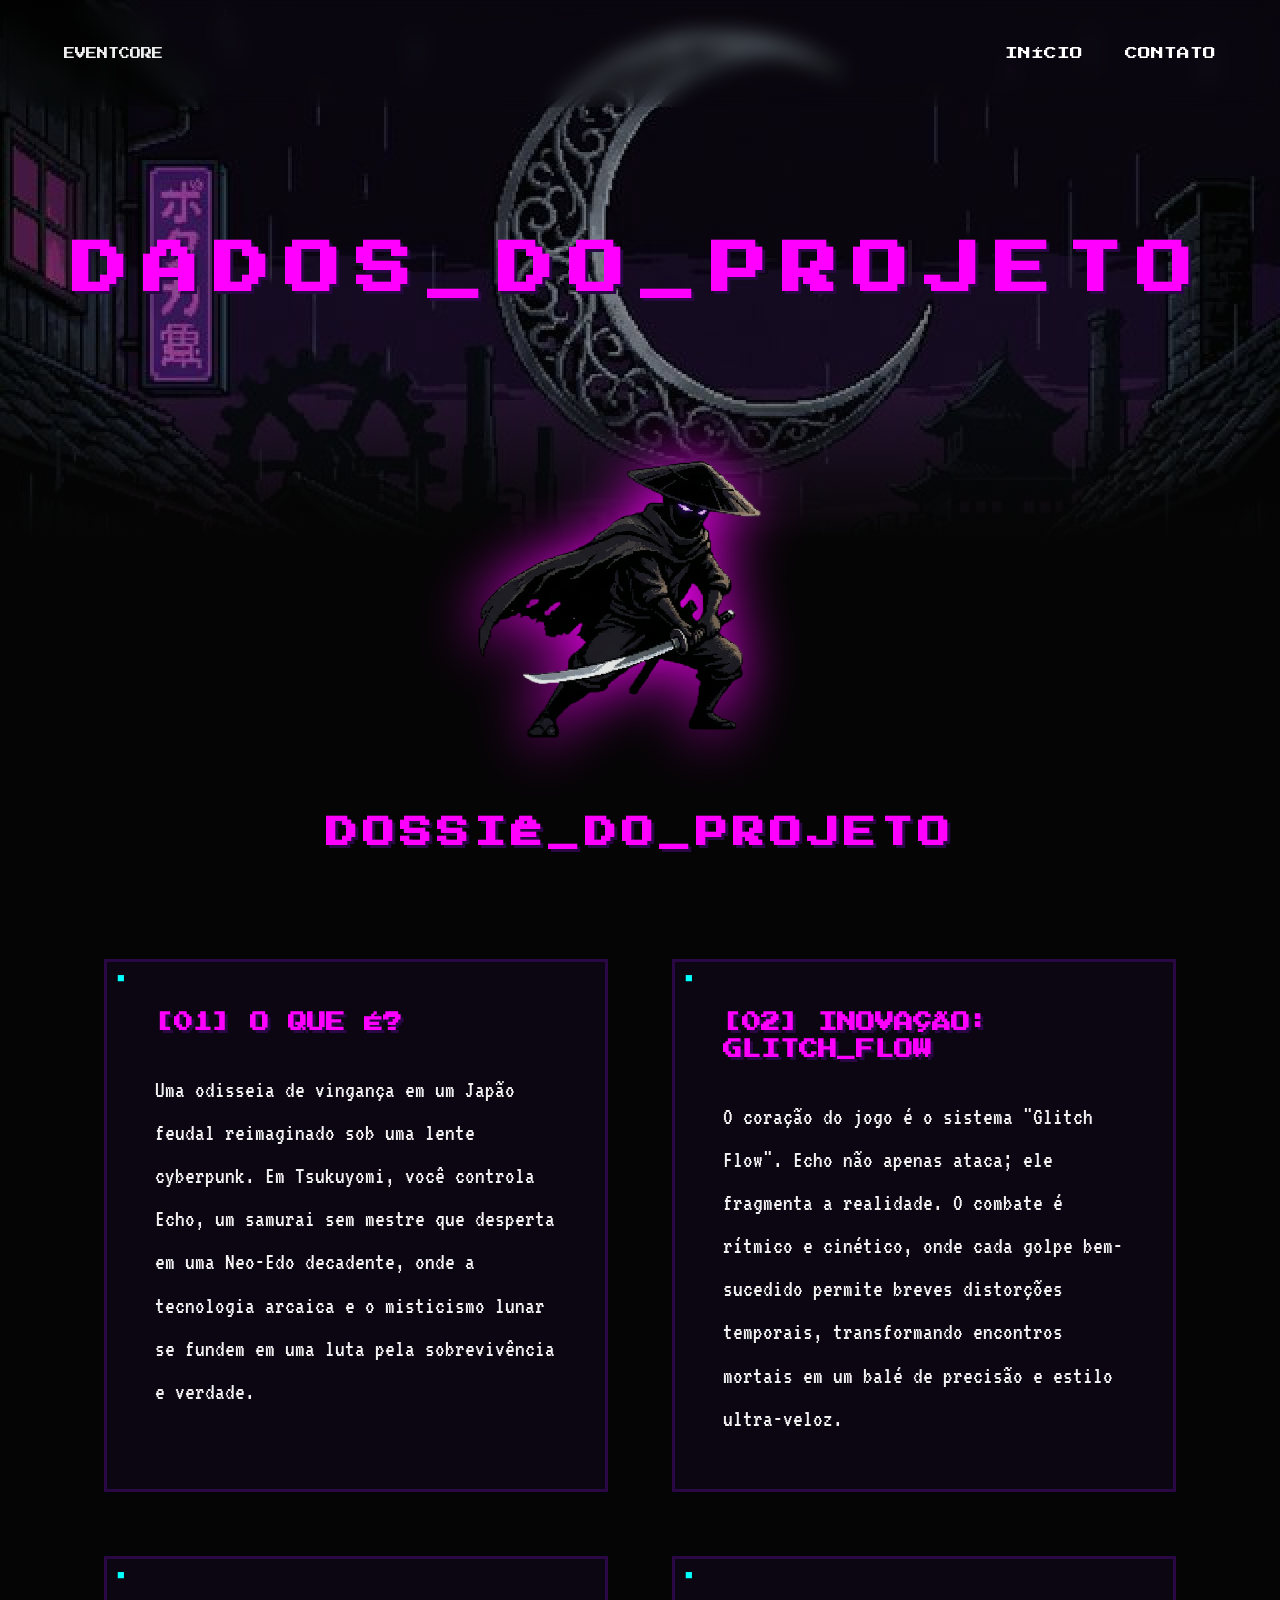
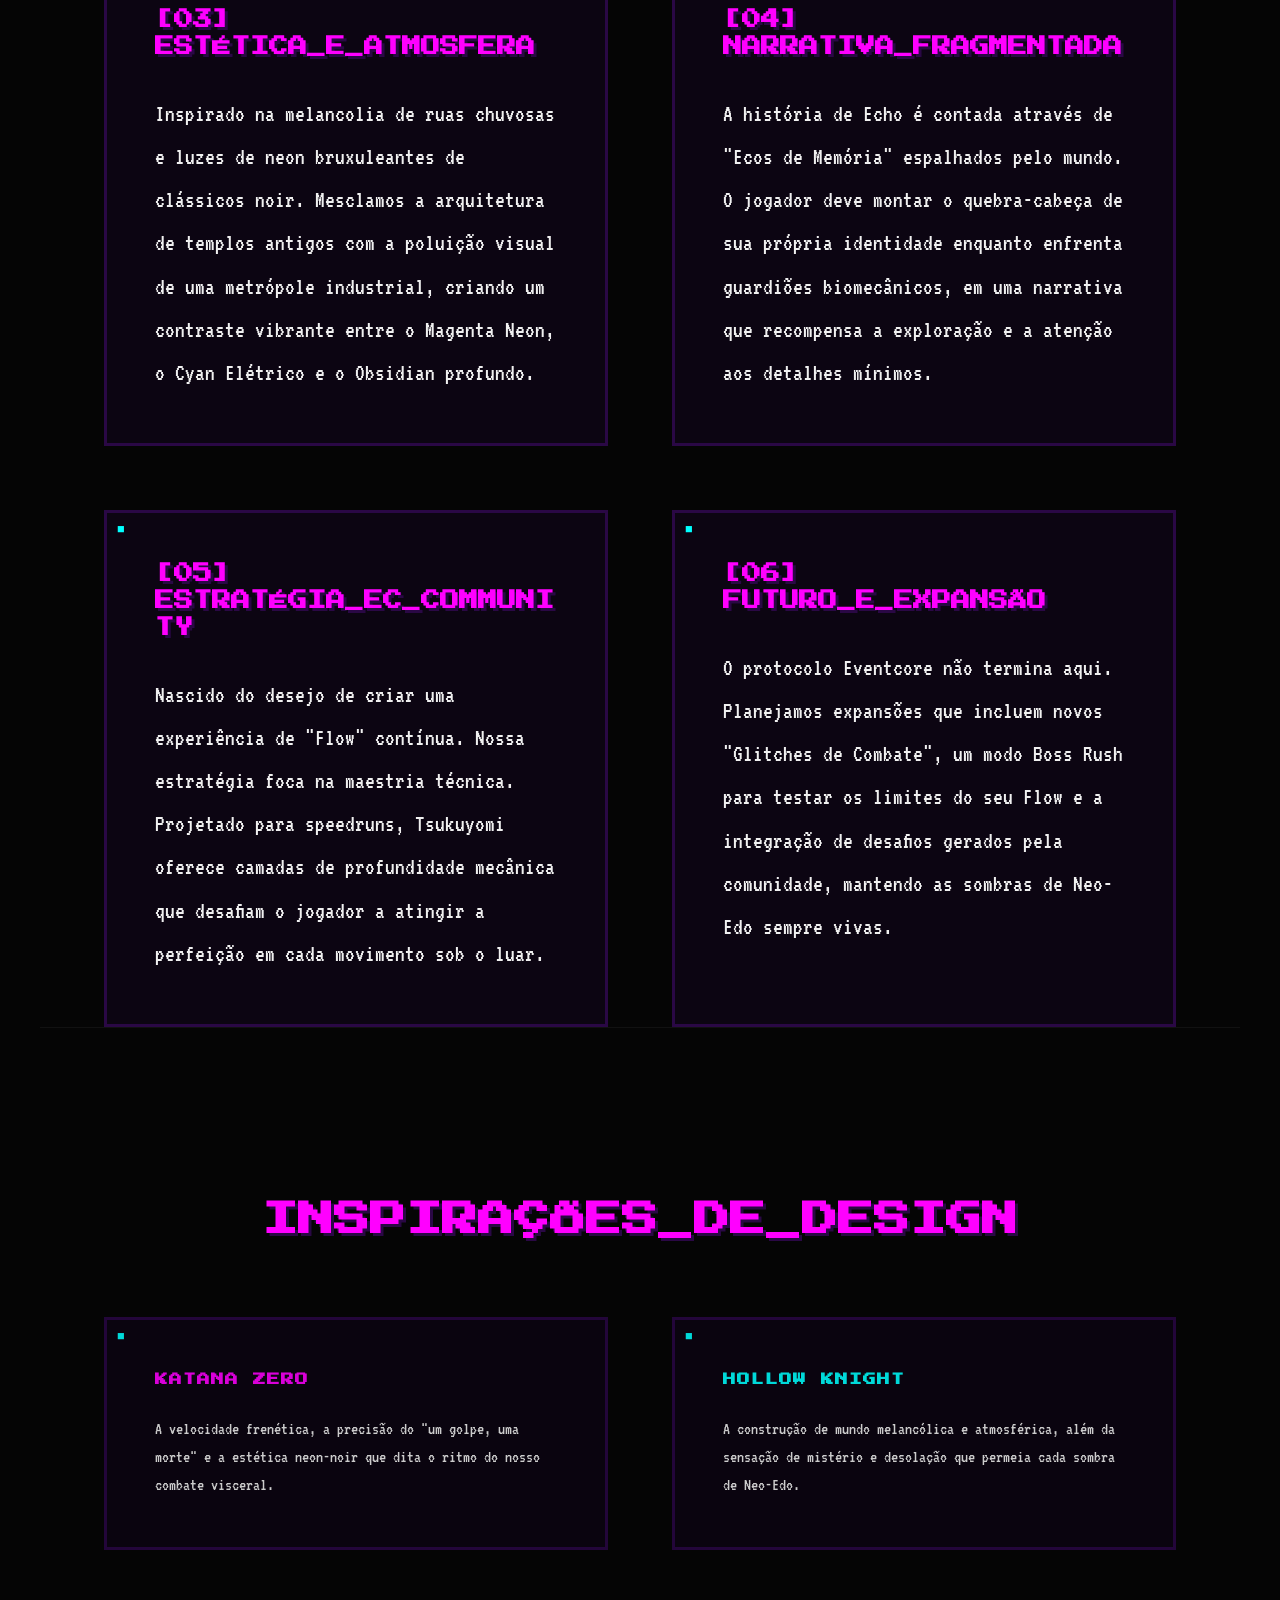
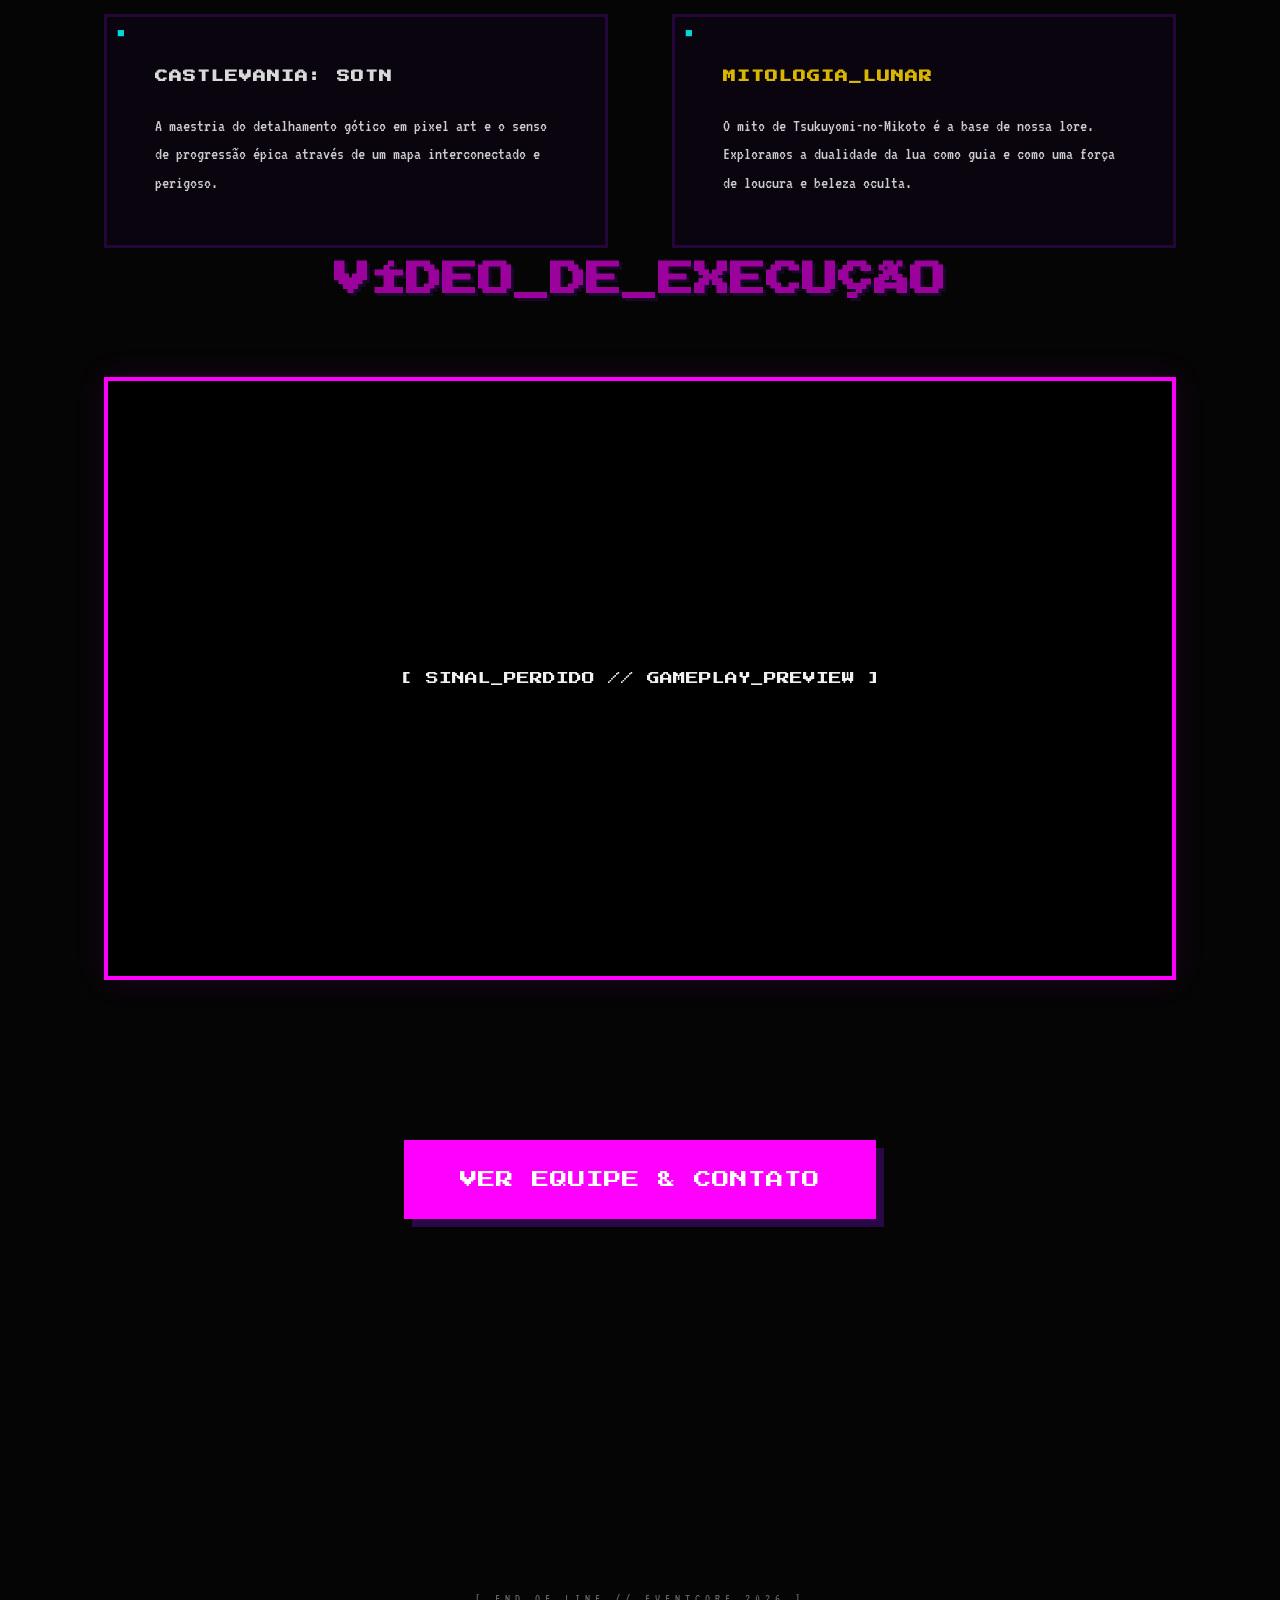
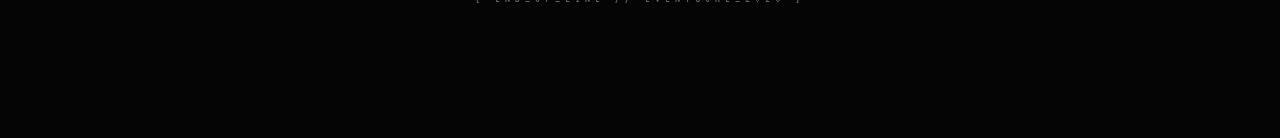
==== about.html @ 8e0396d8 "Add files via upload" ====
<!DOCTYPE html>
<html lang="pt-br">

<head>
    <meta charset="UTF-8">
    <meta name="viewport" content="width=device-width, initial-scale=1.0">
    <title>SOBRE // TSUKUYOMI</title>
    <link rel="stylesheet" href="style.css">
</head>

<body class="fade-in">

    <nav>
        <div class="logo-small" style="font-family: 'Press Start 2P', cursive; font-size: 0.7rem;">EVENTCORE</div>
        <div>
            <a href="index.html">INÍCIO</a>
            <a href="contact.html">CONTATO</a>
        </div>
    </nav>

    <header class="hero-full" style="height: 60vh;">
        <div style="text-align: center;">
            <h1 style="font-size: 3.5rem; letter-spacing: 15px;">DADOS_DO_PROJETO</h1>
        </div>
    </header>

    <div class="container" style="margin-top: -150px; position: relative; z-index: 10;">
        <div class="echo-isolation" style="text-align: center;">
            <img src="echo_pixel.png" alt="Echo"
                style="width: 400px; filter: drop-shadow(0 0 30px var(--neon-magenta)); opacity: 0.9;">
        </div>
    </div>

    <section class="container">
        <h2 style="text-align: center; margin-bottom: 80px; font-size: 2rem; letter-spacing: 5px;">DOSSIÊ_DO_PROJETO
        </h2>
        <div class="grid-cards">
            <div class="pixel-card window-entry">
                <h3>[01] O QUE É?</h3>
                <p>Uma odisseia de vingança em um Japão feudal reimaginado sob uma lente cyberpunk. Em Tsukuyomi, você
                    controla Echo, um samurai sem mestre que desperta em uma Neo-Edo decadente, onde a tecnologia
                    arcaica e o misticismo lunar se fundem em uma luta pela sobrevivência e verdade.</p>
            </div>
            <div class="pixel-card window-entry">
                <h3>[02] INOVAÇÃO: GLITCH_FLOW</h3>
                <p>O coração do jogo é o sistema "Glitch Flow". Echo não apenas ataca; ele fragmenta a realidade. O
                    combate é rítmico e cinético, onde cada golpe bem-sucedido permite breves distorções temporais,
                    transformando encontros mortais em um balé de precisão e estilo ultra-veloz.</p>
            </div>
            <div class="pixel-card window-entry">
                <h3>[03] ESTÉTICA_E_ATMOSFERA</h3>
                <p>Inspirado na melancolia de ruas chuvosas e luzes de neon bruxuleantes de clássicos noir. Mesclamos a
                    arquitetura de templos antigos com a poluição visual de uma metrópole industrial, criando um
                    contraste vibrante entre o Magenta Neon, o Cyan Elétrico e o Obsidian profundo.</p>
            </div>
            <div class="pixel-card window-entry">
                <h3>[04] NARRATIVA_FRAGMENTADA</h3>
                <p>A história de Echo é contada através de "Ecos de Memória" espalhados pelo mundo. O jogador deve
                    montar o quebra-cabeça de sua própria identidade enquanto enfrenta guardiões biomecânicos, em uma
                    narrativa que recompensa a exploração e a atenção aos detalhes mínimos.</p>
            </div>
            <div class="pixel-card window-entry">
                <h3>[05] ESTRATÉGIA_EC_COMMUNITY</h3>
                <p>Nascido do desejo de criar uma experiência de "Flow" contínua. Nossa estratégia foca na maestria
                    técnica. Projetado para speedruns, Tsukuyomi oferece camadas de profundidade mecânica que desafiam o
                    jogador a atingir a perfeição em cada movimento sob o luar.</p>
            </div>
            <div class="pixel-card window-entry">
                <h3>[06] FUTURO_E_EXPANSÃO</h3>
                <p>O protocolo Eventcore não termina aqui. Planejamos expansões que incluem novos "Glitches de Combate",
                    um modo Boss Rush para testar os limites do seu Flow e a integração de desafios gerados pela
                    comunidade, mantendo as sombras de Neo-Edo sempre vivas.</p>
            </div>
        </div>
    </section>

    <!-- Inspirations Section -->
    <section class="container window-entry" style="border-top: 1px solid #111; padding-top: 10rem;">
        <h2 style="margin-bottom: 4rem; text-align: center;">INSPIRAÇÕES_DE_DESIGN</h2>
        <div class="inspirations-grid">
            <div class="pixel-card">
                <h4 style="color: var(--neon-magenta); margin-bottom: 1.5rem;">KATANA ZERO</h4>
                <p style="font-size: 1.1rem; line-height: 1.6;">A velocidade frenética, a precisão do "um golpe, uma
                    morte" e a estética neon-noir que dita o ritmo do nosso combate visceral.</p>
            </div>
            <div class="pixel-card">
                <h4 style="color: var(--neon-cyan); margin-bottom: 1.5rem;">HOLLOW KNIGHT</h4>
                <p style="font-size: 1.1rem; line-height: 1.6;">A construção de mundo melancólica e atmosférica, além da
                    sensação de mistério e desolação que permeia cada sombra de Neo-Edo.</p>
            </div>
            <div class="pixel-card">
                <h4 style="color: #fff; margin-bottom: 1.5rem;">CASTLEVANIA: SOTN</h4>
                <p style="font-size: 1.1rem; line-height: 1.6;">A maestria do detalhamento gótico em pixel art e o senso
                    de progressão épica através de um mapa interconectado e perigoso.</p>
            </div>
            <div class="pixel-card">
                <h4 style="color: #ffd700; margin-bottom: 1.5rem;">MITOLOGIA_LUNAR</h4>
                <p style="font-size: 1.1rem; line-height: 1.6;">O mito de Tsukuyomi-no-Mikoto é a base de nossa lore.
                    Exploramos a dualidade da lua como guia e como uma força de loucura e beleza oculta.</p>
            </div>
        </div>
    </section>

    <section class="container" style="text-align: center;">
        <h2 style="margin-bottom: 4rem; opacity: 0.6;">VÍDEO_DE_EXECUÇÃO</h2>
        <div class="window-entry"
            style="width: 100%; aspect-ratio: 16/9; background: #000; border: 4px solid var(--neon-magenta); display: flex; align-items: center; justify-content: center; box-shadow: 0 0 30px rgba(255,0,255,0.1);">
            <p style="font-family: 'Press Start 2P'; font-size: 0.8rem;">[ SINAL_PERDIDO // GAMEPLAY_PREVIEW ]</p>
        </div>
    </section>

    <section class="container" style="text-align: center; padding-bottom: 10rem;">
        <a href="contact.html" class="pixel-btn btn-spacious">VER EQUIPE & CONTATO</a>
    </section>

    <footer>
        [ END_OF_LINE // EVENTCORE_2026 ]
    </footer>

    <script src="script.js"></script>
</body>

</html>
---- style.css ----
@import url('https://fonts.googleapis.com/css2?family=Press+Start+2P&family=VT323&display=swap');

:root {
    --bg-black: #050505;
    --neon-magenta: #ff00ff;
    --neon-cyan: #00ffff;
    --deep-purple: #2a0845;
    --text-white: #f0f0f0;
    --section-padding: 15rem;
}

* {
    margin: 0;
    padding: 0;
    box-sizing: border-box;
    image-rendering: pixelated;
}

body {
    background-color: var(--bg-black);
    color: var(--text-white);
    font-family: 'VT323', monospace;
    font-size: 1.5rem;
    overflow-x: hidden;
    line-height: 1.8;
}

/* Page Transition Animation */
.fade-in {
    animation: fadeIn 1s ease-out;
}

@keyframes fadeIn {
    from {
        opacity: 0;
        transform: translateY(20px);
    }

    to {
        opacity: 1;
        transform: translateY(0);
    }
}

/* Window Style Entry Animation */
.window-entry {
    opacity: 0;
    transform: scale(0.85) translateY(40px);
    transition: all 0.7s cubic-bezier(0.34, 1.56, 0.64, 1);
    filter: blur(10px);
}

.window-entry.reveal {
    opacity: 1;
    transform: scale(1) translateY(0);
    filter: blur(0);
}

/* Shared Hero Background */
.hero-full {
    height: 100vh;
    width: 100%;
    position: relative;
    display: flex;
    align-items: center;
    justify-content: center;
    overflow: hidden;
    background: linear-gradient(to bottom, rgba(5, 5, 5, 0.4) 70%, var(--bg-black)), url('hero_bg_pixel.png') no-repeat center;
    background-size: cover;
}

/* Custom Eventcore Logo (SVG styling) */
.eventcore-logo {
    width: 120px;
    height: 120px;
    fill: none;
    stroke: var(--neon-cyan);
    stroke-width: 2;
    filter: drop-shadow(0 0 10px var(--neon-cyan));
    margin-bottom: 2rem;
}

/* Buttons */
.pixel-btn {
    display: inline-block;
    padding: 1.5rem 3.5rem;
    background: var(--neon-magenta);
    color: #fff;
    font-family: 'Press Start 2P';
    font-size: 1.1rem;
    border: none;
    cursor: pointer;
    text-decoration: none;
    box-shadow: 8px 8px 0 var(--deep-purple);
    transition: 0.2s;
    position: relative;
    z-index: 2000;
    pointer-events: auto !important;
}

.pixel-btn:hover {
    background: var(--neon-cyan);
    color: #000;
    transform: translate(4px, 4px);
    box-shadow: 4px 4px 0 var(--neon-magenta);
}

.btn-spacious {
    margin-top: 10rem;
    margin-bottom: 5rem;
}

/* Container */
.container {
    max-width: 1200px;
    margin: 0 auto;
    padding: 0 4rem;
}

/* Sections for about.html & contact.html */
section {
    padding: var(--section-padding) 0;
}

h1,
h2,
h3 {
    font-family: 'Press Start 2P', cursive;
    text-transform: uppercase;
    color: var(--neon-magenta);
    text-shadow: 3px 3px var(--deep-purple);
    word-wrap: break-word;
    overflow-wrap: break-word;
    word-break: break-word;
}

/* Presentation Cards */
.grid-cards {
    display: grid;
    grid-template-columns: repeat(2, 1fr);
    /* Enforce pair symmetry as requested */
    gap: 4rem;
    margin-top: 6rem;
}

.pixel-card h3 {
    font-size: 1.2rem;
    line-height: 1.4;
    margin-bottom: 2rem;
}

.pixel-card {
    background: rgba(42, 8, 69, 0.2);
    border: 3px solid var(--deep-purple);
    padding: 3rem;
    transition: 0.3s;
    position: relative;
}

.pixel-card:hover {
    border-color: var(--neon-cyan);
    transform: scale(1.02);
    background: rgba(0, 255, 255, 0.05);
}

.pixel-card::before {
    content: "■";
    position: absolute;
    top: 5px;
    left: 10px;
    font-size: 0.8rem;
    color: var(--neon-cyan);
}

/* Contact Creator Blocks */
.creator-block-grid {
    display: grid;
    grid-template-columns: repeat(auto-fit, minmax(450px, 1fr));
    gap: 4rem;
    margin-top: 4rem;
}

.creator-block {
    display: grid;
    grid-template-columns: 180px 1fr;
    gap: 2rem;
    background: rgba(42, 8, 69, 0.1);
    border: 2px solid var(--deep-purple);
    padding: 2.5rem;
    transition: 0.3s;
}

.creator-block:hover {
    border-color: var(--neon-magenta);
}

.photo-placeholder {
    aspect-ratio: 3/4;
    background: #111;
    border: 2px solid #333;
    display: flex;
    align-items: center;
    justify-content: center;
    font-size: 0.8rem;
    color: #444;
}

.creator-info h3 {
    font-size: 0.9rem;
    margin-bottom: 1.5rem;
    color: #fff;
}

.info-field {
    margin-bottom: 1rem;
    padding-bottom: 0.5rem;
    border-bottom: 1px solid #222;
}

.info-label {
    font-family: 'Press Start 2P';
    font-size: 0.6rem;
    color: var(--neon-cyan);
    display: block;
    margin-bottom: 0.3rem;
}

.info-value {
    font-size: 1.2rem;
}

h4 {
    font-family: 'Press Start 2P', cursive;
    font-size: 0.8rem;
    letter-spacing: 1px;
}

/* Strict 2x2 grid for TOC/OCD symmetry */
.inspirations-grid {
    display: grid;
    grid-template-columns: 1fr 1fr;
    gap: 4rem;
    opacity: 0.85;
}

/* Navigation Menu */
nav {
    position: fixed;
    top: 0;
    width: 100%;
    padding: 2rem 4rem;
    display: flex;
    justify-content: space-between;
    align-items: center;
    z-index: 100;
    backdrop-filter: blur(10px);
}

nav a {
    color: #fff;
    text-decoration: none;
    font-family: 'Press Start 2P', cursive;
    font-size: 0.8rem;
    margin-left: 2rem;
}

nav a:hover {
    color: var(--neon-cyan);
}

/* Footer */
footer {
    padding: 8rem;
    text-align: center;
    opacity: 0.4;
    font-size: 0.8rem;
    letter-spacing: 5px;
}
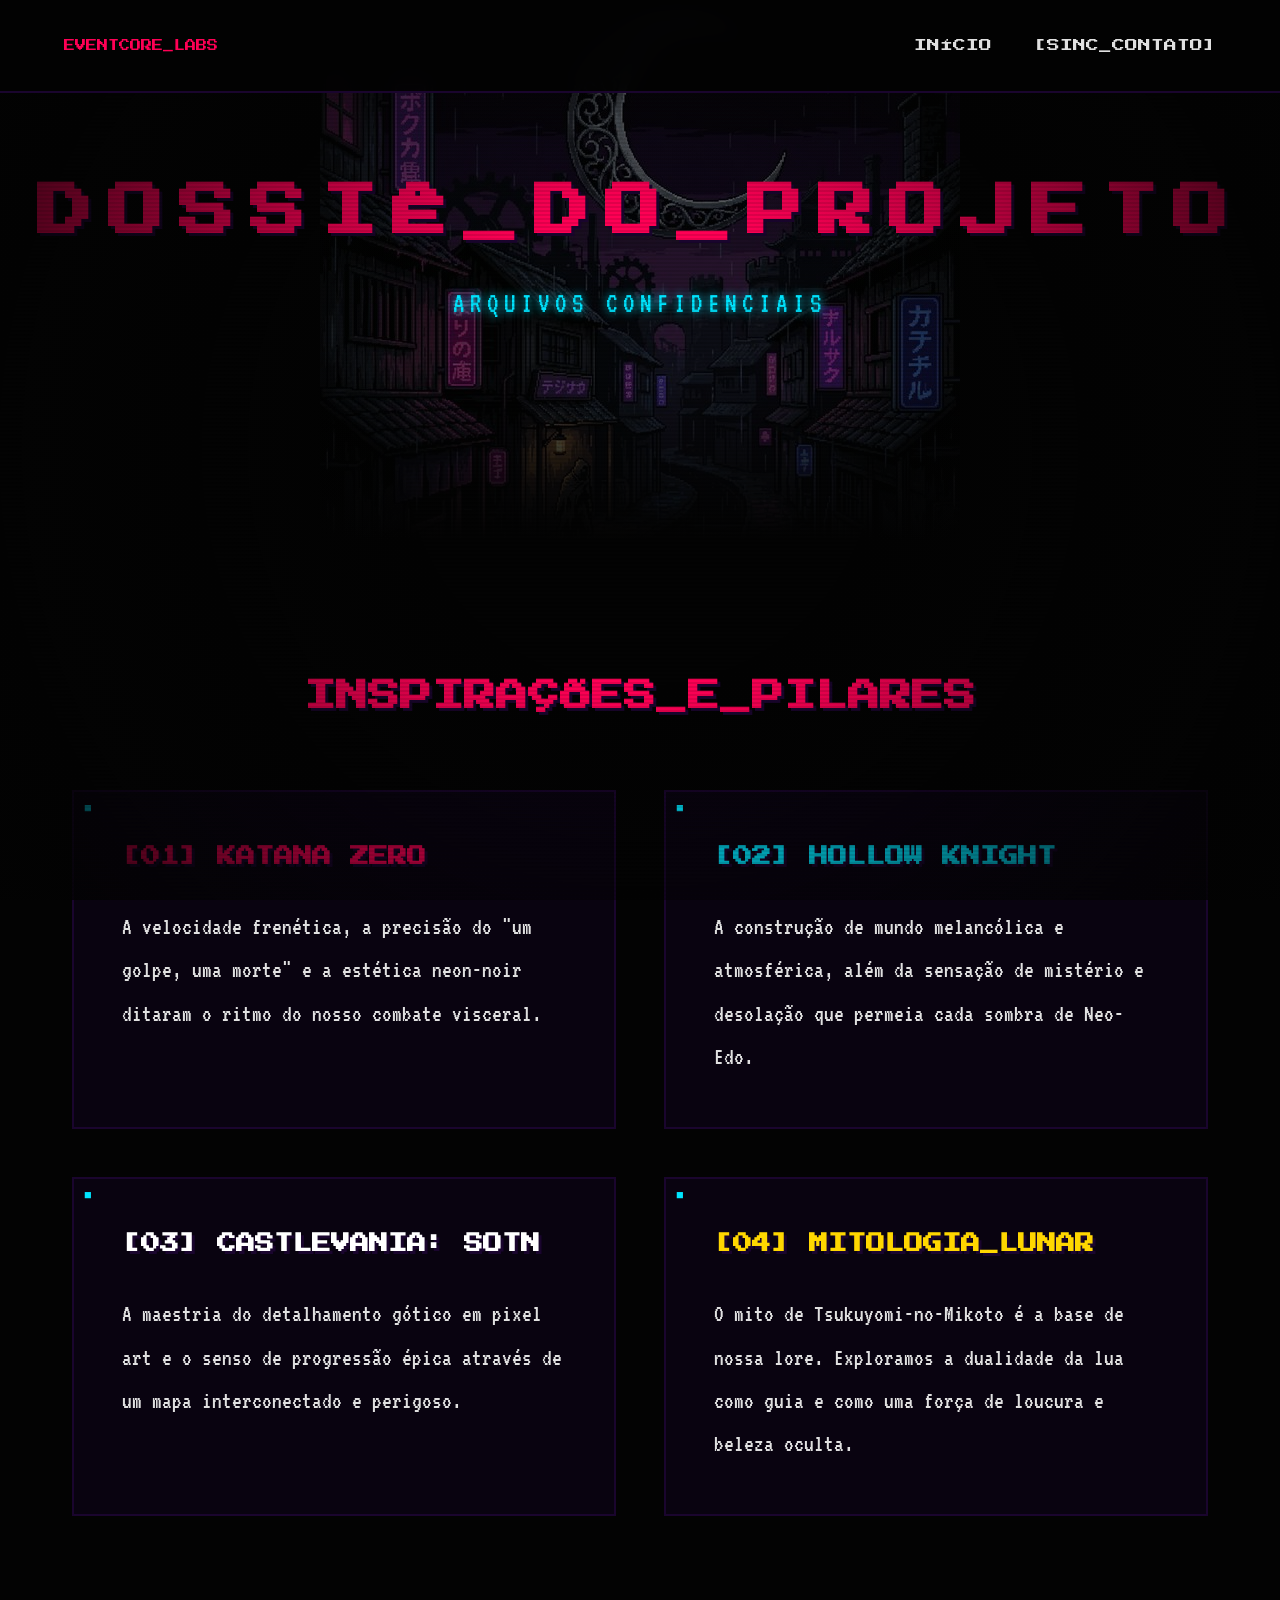
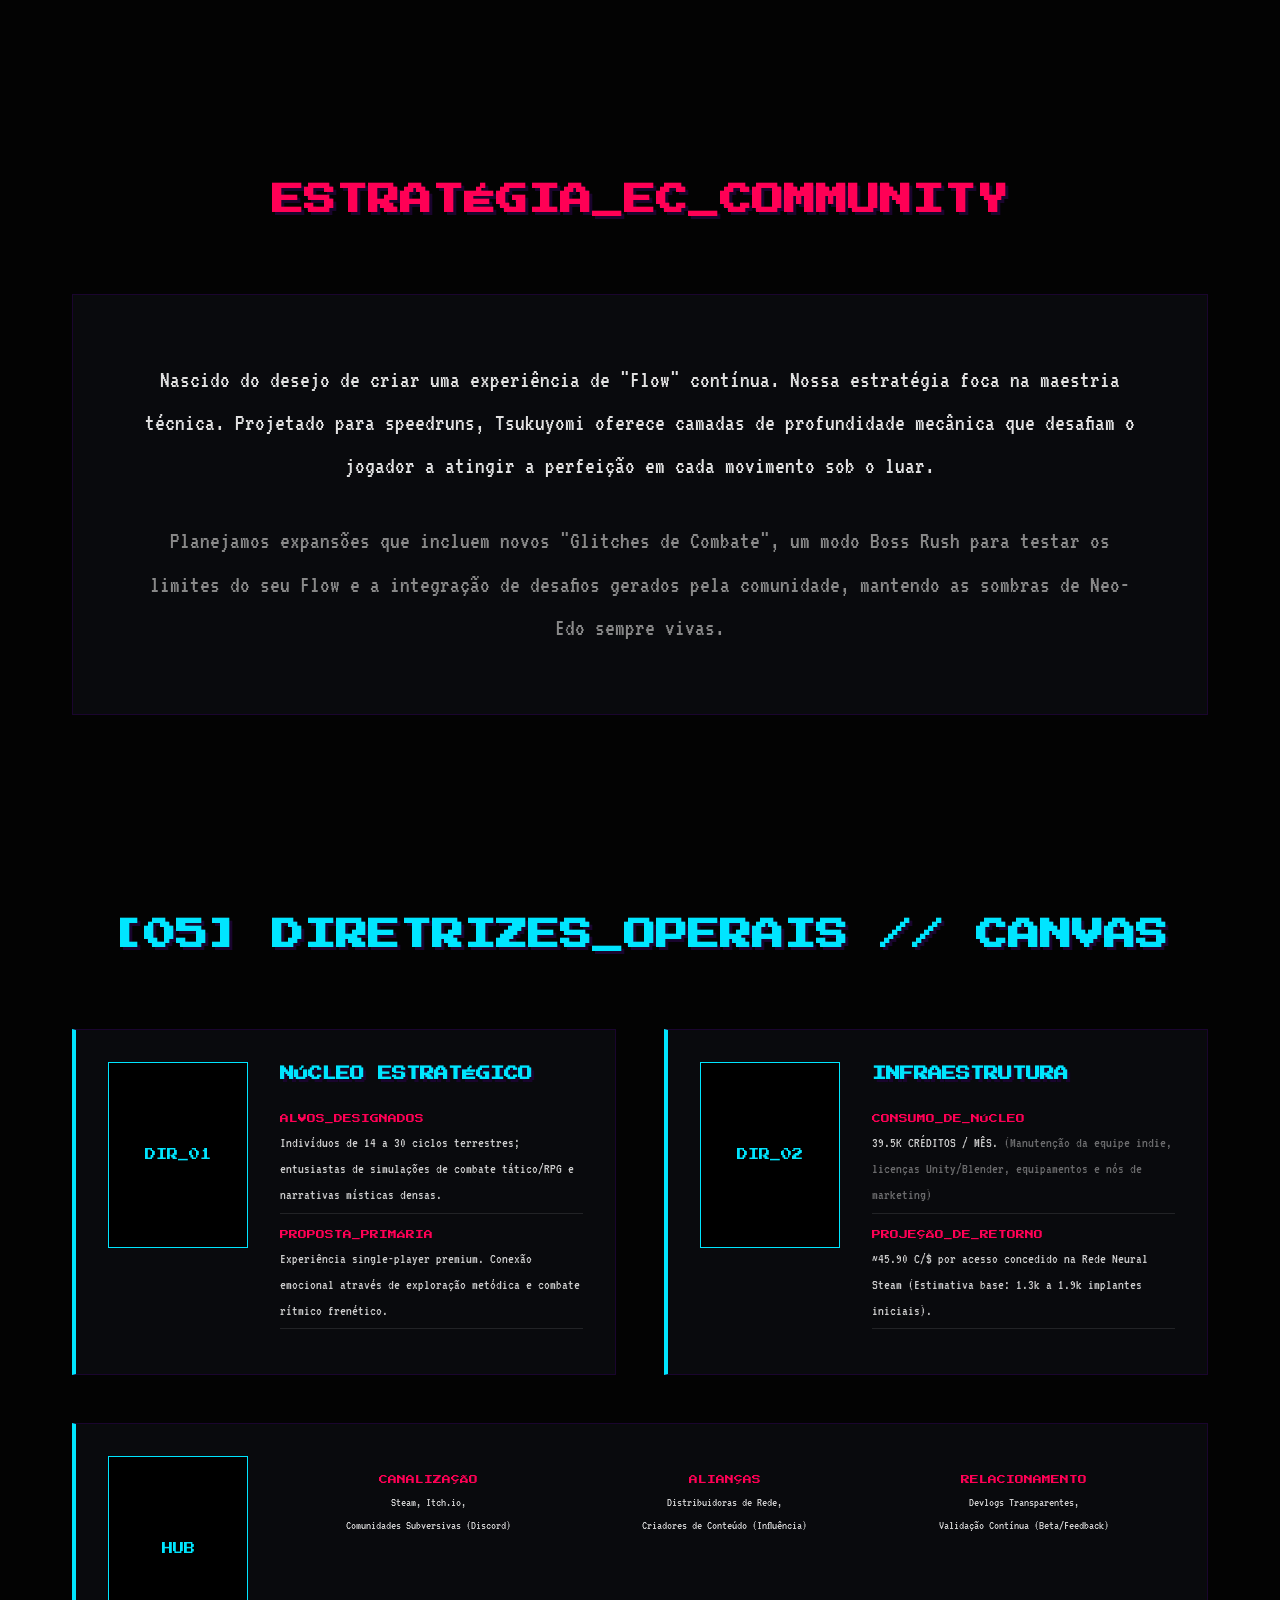
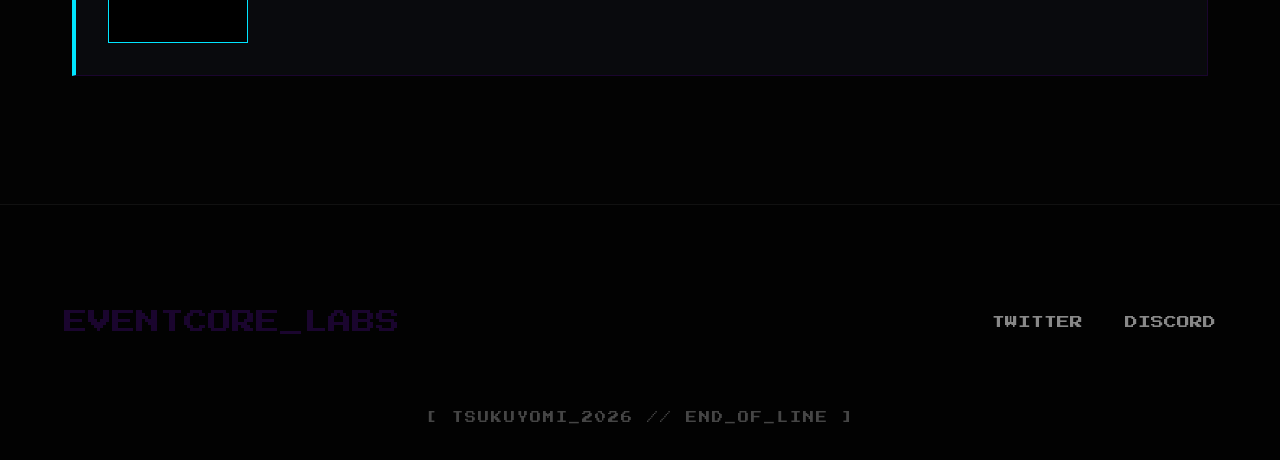
==== commit 3669bdab: "Add files via upload" ====
--- a/about.html
+++ b/about.html
@@ -10,111 +10,143 @@
 
 <body class="fade-in">
 
-    <nav>
-        <div class="logo-small" style="font-family: 'Press Start 2P', cursive; font-size: 0.7rem;">EVENTCORE</div>
-        <div>
+    <nav class="main-nav">
+        <div class="logo-small"
+            style="font-family: var(--font-heading); font-size: 0.7rem; color: var(--neon-magenta);">EVENTCORE_LABS
+        </div>
+        <div class="nav-links">
             <a href="index.html">INÍCIO</a>
-            <a href="contact.html">CONTATO</a>
+            <a href="contact.html">[SINC_CONTATO]</a>
         </div>
     </nav>
 
-    <header class="hero-full" style="height: 60vh;">
-        <div style="text-align: center;">
-            <h1 style="font-size: 3.5rem; letter-spacing: 15px;">DADOS_DO_PROJETO</h1>
+    <header class="hero-full"
+        style="height: 60vh; background: linear-gradient(to bottom, rgba(3, 3, 3, 0.6) 70%, var(--bg-black)), url('hero_bg_pixel.png') no-repeat bottom;">
+        <div style="text-align: center;" class="window-entry">
+            <h1 style="font-size: 3.5rem; letter-spacing: 15px;">DOSSIÊ_DO_PROJETO</h1>
+            <p class="subtitle" style="margin-top: 1rem;">ARQUIVOS CONFIDENCIAIS</p>
         </div>
     </header>
 
-    <div class="container" style="margin-top: -150px; position: relative; z-index: 10;">
-        <div class="echo-isolation" style="text-align: center;">
-            <img src="echo_pixel.png" alt="Echo"
-                style="width: 400px; filter: drop-shadow(0 0 30px var(--neon-magenta)); opacity: 0.9;">
-        </div>
-    </div>
-
     <section class="container">
-        <h2 style="text-align: center; margin-bottom: 80px; font-size: 2rem; letter-spacing: 5px;">DOSSIÊ_DO_PROJETO
-        </h2>
+        <h2 style="text-align: center; margin-bottom: 4rem; font-size: 2rem;">INSPIRAÇÕES_E_PILARES</h2>
         <div class="grid-cards">
             <div class="pixel-card window-entry">
-                <h3>[01] O QUE É?</h3>
-                <p>Uma odisseia de vingança em um Japão feudal reimaginado sob uma lente cyberpunk. Em Tsukuyomi, você
-                    controla Echo, um samurai sem mestre que desperta em uma Neo-Edo decadente, onde a tecnologia
-                    arcaica e o misticismo lunar se fundem em uma luta pela sobrevivência e verdade.</p>
+                <h3 style="color: var(--neon-magenta);">[01] KATANA ZERO</h3>
+                <p>A velocidade frenética, a precisão do "um golpe, uma morte" e a estética neon-noir ditaram o ritmo do
+                    nosso combate visceral.</p>
             </div>
             <div class="pixel-card window-entry">
-                <h3>[02] INOVAÇÃO: GLITCH_FLOW</h3>
-                <p>O coração do jogo é o sistema "Glitch Flow". Echo não apenas ataca; ele fragmenta a realidade. O
-                    combate é rítmico e cinético, onde cada golpe bem-sucedido permite breves distorções temporais,
-                    transformando encontros mortais em um balé de precisão e estilo ultra-veloz.</p>
+                <h3 style="color: var(--neon-cyan);">[02] HOLLOW KNIGHT</h3>
+                <p>A construção de mundo melancólica e atmosférica, além da sensação de mistério e desolação que permeia
+                    cada sombra de Neo-Edo.</p>
             </div>
             <div class="pixel-card window-entry">
-                <h3>[03] ESTÉTICA_E_ATMOSFERA</h3>
-                <p>Inspirado na melancolia de ruas chuvosas e luzes de neon bruxuleantes de clássicos noir. Mesclamos a
-                    arquitetura de templos antigos com a poluição visual de uma metrópole industrial, criando um
-                    contraste vibrante entre o Magenta Neon, o Cyan Elétrico e o Obsidian profundo.</p>
+                <h3 style="color: #fff;">[03] CASTLEVANIA: SOTN</h3>
+                <p>A maestria do detalhamento gótico em pixel art e o senso de progressão épica através de um mapa
+                    interconectado e perigoso.</p>
             </div>
             <div class="pixel-card window-entry">
-                <h3>[04] NARRATIVA_FRAGMENTADA</h3>
-                <p>A história de Echo é contada através de "Ecos de Memória" espalhados pelo mundo. O jogador deve
-                    montar o quebra-cabeça de sua própria identidade enquanto enfrenta guardiões biomecânicos, em uma
-                    narrativa que recompensa a exploração e a atenção aos detalhes mínimos.</p>
-            </div>
-            <div class="pixel-card window-entry">
-                <h3>[05] ESTRATÉGIA_EC_COMMUNITY</h3>
-                <p>Nascido do desejo de criar uma experiência de "Flow" contínua. Nossa estratégia foca na maestria
-                    técnica. Projetado para speedruns, Tsukuyomi oferece camadas de profundidade mecânica que desafiam o
-                    jogador a atingir a perfeição em cada movimento sob o luar.</p>
-            </div>
-            <div class="pixel-card window-entry">
-                <h3>[06] FUTURO_E_EXPANSÃO</h3>
-                <p>O protocolo Eventcore não termina aqui. Planejamos expansões que incluem novos "Glitches de Combate",
-                    um modo Boss Rush para testar os limites do seu Flow e a integração de desafios gerados pela
-                    comunidade, mantendo as sombras de Neo-Edo sempre vivas.</p>
+                <h3 style="color: #ffd700;">[04] MITOLOGIA_LUNAR</h3>
+                <p>O mito de Tsukuyomi-no-Mikoto é a base de nossa lore. Exploramos a dualidade da lua como guia e como
+                    uma força de loucura e beleza oculta.</p>
             </div>
         </div>
     </section>
 
-    <!-- Inspirations Section -->
-    <section class="container window-entry" style="border-top: 1px solid #111; padding-top: 10rem;">
-        <h2 style="margin-bottom: 4rem; text-align: center;">INSPIRAÇÕES_DE_DESIGN</h2>
-        <div class="inspirations-grid">
-            <div class="pixel-card">
-                <h4 style="color: var(--neon-magenta); margin-bottom: 1.5rem;">KATANA ZERO</h4>
-                <p style="font-size: 1.1rem; line-height: 1.6;">A velocidade frenética, a precisão do "um golpe, uma
-                    morte" e a estética neon-noir que dita o ritmo do nosso combate visceral.</p>
+    <section class="container">
+        <h2 style="text-align: center; margin-bottom: 4rem; font-size: 2rem;">ESTRATÉGIA_EC_COMMUNITY</h2>
+        <div class="window-entry"
+            style="background: var(--bg-panel); border: 1px solid var(--deep-purple); padding: 4rem; text-align: center;">
+            <p>Nascido do desejo de criar uma experiência de "Flow" contínua. Nossa estratégia foca na maestria técnica.
+                Projetado para speedruns, Tsukuyomi oferece camadas de profundidade mecânica que desafiam o jogador a
+                atingir a perfeição em cada movimento sob o luar.</p>
+            <p style="margin-top: 2rem; color: var(--text-muted);">Planejamos expansões que incluem novos "Glitches de
+                Combate", um modo Boss Rush para testar os limites do seu Flow e a integração de desafios gerados pela
+                comunidade, mantendo as sombras de Neo-Edo sempre vivas.</p>
+        </div>
+    </section>
+
+    <!-- Canvas Information Injection (Immersive) -->
+    <section class="container" style="padding-top: 4rem; padding-bottom: 8rem;">
+        <h2 style="text-align: center; margin-bottom: 4rem; font-size: 2rem; color: var(--neon-cyan);">[05]
+            DIRETRIZES_OPERAIS // CANVAS</h2>
+
+        <div class="creator-block-grid">
+            <div class="creator-block window-entry" style="border-left-color: var(--neon-cyan);">
+                <div class="photo-placeholder" style="color: var(--neon-cyan); border-color: var(--neon-cyan);">DIR_01
+                </div>
+                <div class="creator-info">
+                    <h3 style="color: var(--neon-cyan);">NÚCLEO ESTRATÉGICO</h3>
+                    <div class="info-field">
+                        <span class="info-label" style="color: var(--neon-magenta);">ALVOS_DESIGNADOS</span>
+                        <p class="info-value" style="font-size: 0.9rem;">Indivíduos de 14 a 30 ciclos terrestres;
+                            entusiastas de simulações de combate tático/RPG e narrativas místicas densas.</p>
+                    </div>
+                    <div class="info-field">
+                        <span class="info-label" style="color: var(--neon-magenta);">PROPOSTA_PRIMÁRIA</span>
+                        <p class="info-value" style="font-size: 0.9rem;">Experiência single-player premium. Conexão
+                            emocional através de exploração metódica e combate rítmico frenético.</p>
+                    </div>
+                </div>
             </div>
-            <div class="pixel-card">
-                <h4 style="color: var(--neon-cyan); margin-bottom: 1.5rem;">HOLLOW KNIGHT</h4>
-                <p style="font-size: 1.1rem; line-height: 1.6;">A construção de mundo melancólica e atmosférica, além da
-                    sensação de mistério e desolação que permeia cada sombra de Neo-Edo.</p>
+
+            <div class="creator-block window-entry" style="border-left-color: var(--neon-cyan);">
+                <div class="photo-placeholder" style="color: var(--neon-cyan); border-color: var(--neon-cyan);">DIR_02
+                </div>
+                <div class="creator-info">
+                    <h3 style="color: var(--neon-cyan);">INFRAESTRUTURA</h3>
+                    <div class="info-field">
+                        <span class="info-label" style="color: var(--neon-magenta);">CONSUMO_DE_NÚCLEO</span>
+                        <p class="info-value" style="font-size: 0.9rem;">39.5K CRÉDITOS / MÊS. <span
+                                style="opacity:0.5;">(Manutenção da equipe indie, licenças Unity/Blender, equipamentos e
+                                nós de marketing)</span></p>
+                    </div>
+                    <div class="info-field">
+                        <span class="info-label" style="color: var(--neon-magenta);">PROJEÇÃO_DE_RETORNO</span>
+                        <p class="info-value" style="font-size: 0.9rem;">~45.90 C/$ por acesso concedido na Rede Neural
+                            Steam (Estimativa base: 1.3k a 1.9k implantes iniciais).</p>
+                    </div>
+                </div>
             </div>
-            <div class="pixel-card">
-                <h4 style="color: #fff; margin-bottom: 1.5rem;">CASTLEVANIA: SOTN</h4>
-                <p style="font-size: 1.1rem; line-height: 1.6;">A maestria do detalhamento gótico em pixel art e o senso
-                    de progressão épica através de um mapa interconectado e perigoso.</p>
-            </div>
-            <div class="pixel-card">
-                <h4 style="color: #ffd700; margin-bottom: 1.5rem;">MITOLOGIA_LUNAR</h4>
-                <p style="font-size: 1.1rem; line-height: 1.6;">O mito de Tsukuyomi-no-Mikoto é a base de nossa lore.
-                    Exploramos a dualidade da lua como guia e como uma força de loucura e beleza oculta.</p>
+
+            <div class="creator-block window-entry" style="border-left-color: var(--neon-cyan); grid-column: 1 / -1;">
+                <div class="photo-placeholder"
+                    style="color: var(--neon-cyan); border-color: var(--neon-cyan); width: 100%;">HUB</div>
+                <div class="creator-info" style="display: flex; justify-content: space-around; flex-wrap: wrap;">
+                    <div class="info-field" style="border: none; margin: 0; padding: 1rem;">
+                        <span class="info-label"
+                            style="color: var(--neon-magenta); text-align: center;">CANALIZAÇÃO</span>
+                        <p class="info-value" style="font-size: 0.8rem; text-align: center;">Steam,
+                            Itch.io,<br>Comunidades Subversivas (Discord)</p>
+                    </div>
+                    <div class="info-field" style="border: none; margin: 0; padding: 1rem;">
+                        <span class="info-label" style="color: var(--neon-magenta); text-align: center;">ALIANÇAS</span>
+                        <p class="info-value" style="font-size: 0.8rem; text-align: center;">Distribuidoras de
+                            Rede,<br>Criadores de Conteúdo (Influência)</p>
+                    </div>
+                    <div class="info-field" style="border: none; margin: 0; padding: 1rem;">
+                        <span class="info-label"
+                            style="color: var(--neon-magenta); text-align: center;">RELACIONAMENTO</span>
+                        <p class="info-value" style="font-size: 0.8rem; text-align: center;">Devlogs Transparentes,
+                            <br>Validação Contínua (Beta/Feedback)</p>
+                    </div>
+                </div>
             </div>
         </div>
     </section>
 
-    <section class="container" style="text-align: center;">
-        <h2 style="margin-bottom: 4rem; opacity: 0.6;">VÍDEO_DE_EXECUÇÃO</h2>
-        <div class="window-entry"
-            style="width: 100%; aspect-ratio: 16/9; background: #000; border: 4px solid var(--neon-magenta); display: flex; align-items: center; justify-content: center; box-shadow: 0 0 30px rgba(255,0,255,0.1);">
-            <p style="font-family: 'Press Start 2P'; font-size: 0.8rem;">[ SINAL_PERDIDO // GAMEPLAY_PREVIEW ]</p>
+    <footer class="cyber-footer">
+        <div class="footer-grid">
+            <div class="footer-logo">EVENTCORE_LABS</div>
+            <div class="footer-links">
+                <a href="#">TWITTER</a>
+                <a href="#">DISCORD</a>
+            </div>
         </div>
-    </section>
-
-    <section class="container" style="text-align: center; padding-bottom: 10rem;">
-        <a href="contact.html" class="pixel-btn btn-spacious">VER EQUIPE & CONTATO</a>
-    </section>
-
-    <footer>
-        [ END_OF_LINE // EVENTCORE_2026 ]
+        <div class="footer-bottom">
+            [ TSUKUYOMI_2026 // END_OF_LINE ]
+        </div>
     </footer>
 
     <script src="script.js"></script>
--- a/style.css
+++ b/style.css
@@ -1,12 +1,22 @@
 @import url('https://fonts.googleapis.com/css2?family=Press+Start+2P&family=VT323&display=swap');
 
 :root {
-    --bg-black: #050505;
-    --neon-magenta: #ff00ff;
-    --neon-cyan: #00ffff;
-    --deep-purple: #2a0845;
-    --text-white: #f0f0f0;
-    --section-padding: 15rem;
+    --bg-black: #030303;
+    --bg-obsidian: #0b0c10;
+    --bg-panel: rgba(11, 12, 16, 0.85);
+
+    --neon-magenta: #ff0055;
+    --neon-cyan: #00e5ff;
+    --deep-purple: #1a052e;
+    --blood-red: #ff2a2a;
+    --text-white: #e0e0e0;
+    --text-muted: #888888;
+
+    --section-padding: 8rem;
+    --grid-gap: 2rem;
+
+    --font-heading: 'Press Start 2P', cursive;
+    --font-body: 'VT323', monospace;
 }
 
 * {
@@ -14,26 +24,61 @@
     padding: 0;
     box-sizing: border-box;
     image-rendering: pixelated;
+    /* Keeps the pixel aesthetic */
 }
 
 body {
     background-color: var(--bg-black);
     color: var(--text-white);
-    font-family: 'VT323', monospace;
+    font-family: var(--font-body);
     font-size: 1.5rem;
     overflow-x: hidden;
     line-height: 1.8;
+    position: relative;
+}
+
+/* Rain & CRT Overlay */
+body::before {
+    content: "";
+    position: fixed;
+    top: 0;
+    left: 0;
+    width: 100vw;
+    height: 100vh;
+    background:
+        radial-gradient(circle at center, transparent 30%, rgba(3, 3, 3, 0.9) 100%),
+        repeating-linear-gradient(rgba(0, 0, 0, 0) 0, rgba(0, 0, 0, 0) 2px, rgba(0, 0, 0, 0.1) 2px, rgba(0, 0, 0, 0.1) 4px);
+    pointer-events: none;
+    z-index: 9999;
+}
+
+/* Custom Scrollbar */
+::-webkit-scrollbar {
+    width: 10px;
+}
+
+::-webkit-scrollbar-track {
+    background: var(--bg-black);
+}
+
+::-webkit-scrollbar-thumb {
+    background: var(--deep-purple);
+    border: 1px solid var(--neon-magenta);
+}
+
+::-webkit-scrollbar-thumb:hover {
+    background: var(--neon-magenta);
 }
 
 /* Page Transition Animation */
 .fade-in {
-    animation: fadeIn 1s ease-out;
+    animation: fadeIn 0.8s ease-out;
 }
 
 @keyframes fadeIn {
     from {
         opacity: 0;
-        transform: translateY(20px);
+        transform: translateY(10px);
     }
 
     to {
@@ -45,9 +90,9 @@
 /* Window Style Entry Animation */
 .window-entry {
     opacity: 0;
-    transform: scale(0.85) translateY(40px);
-    transition: all 0.7s cubic-bezier(0.34, 1.56, 0.64, 1);
-    filter: blur(10px);
+    transform: scale(0.95) translateY(40px);
+    transition: all 0.8s cubic-bezier(0.16, 1, 0.3, 1);
+    filter: blur(5px);
 }
 
 .window-entry.reveal {
@@ -56,7 +101,68 @@
     filter: blur(0);
 }
 
-/* Shared Hero Background */
+/* Navbar */
+.main-nav {
+    position: fixed;
+    top: 0;
+    left: 0;
+    right: 0;
+    padding: 1.5rem 4rem;
+    display: flex;
+    justify-content: space-between;
+    align-items: center;
+    z-index: 10000;
+    background: rgba(3, 3, 3, 0.9);
+    backdrop-filter: blur(10px);
+    border-bottom: 2px solid var(--deep-purple);
+}
+
+.nav-links a {
+    color: var(--text-white);
+    text-decoration: none;
+    font-family: var(--font-heading);
+    font-size: 0.8rem;
+    margin-left: 2rem;
+    transition: 0.3s;
+}
+
+.nav-links a:hover {
+    color: var(--neon-cyan);
+    text-shadow: 0 0 10px var(--neon-cyan);
+}
+
+.nav-external {
+    color: var(--neon-magenta) !important;
+}
+
+/* Standardized Container */
+.container {
+    max-width: 1200px;
+    margin: 0 auto;
+    padding: var(--section-padding) 2rem;
+}
+
+/* Headings */
+h1,
+h2,
+h3,
+h4 {
+    font-family: var(--font-heading);
+    text-transform: uppercase;
+    color: var(--neon-magenta);
+    text-shadow: 3px 3px var(--deep-purple);
+    word-wrap: break-word;
+}
+
+.section-desc {
+    color: var(--neon-cyan);
+    font-size: 1.5rem;
+    margin-top: 1rem;
+    margin-bottom: 4rem;
+    letter-spacing: 2px;
+}
+
+/* Hero Section */
 .hero-full {
     height: 100vh;
     width: 100%;
@@ -64,9 +170,108 @@
     display: flex;
     align-items: center;
     justify-content: center;
-    overflow: hidden;
-    background: linear-gradient(to bottom, rgba(5, 5, 5, 0.4) 70%, var(--bg-black)), url('hero_bg_pixel.png') no-repeat center;
+    background: linear-gradient(to bottom, rgba(3, 3, 3, 0.6) 70%, var(--bg-black)), url('hero_bg_pixel.png') no-repeat center;
     background-size: cover;
+}
+
+.split-hero {
+    display: grid;
+    grid-template-columns: 1fr;
+    text-align: center;
+}
+
+.glitch-text {
+    font-size: clamp(3rem, 8vw, 6rem);
+    margin-bottom: 1rem;
+    margin-top: 5rem;
+    position: relative;
+    color: #fff;
+    text-shadow: 4px 4px var(--deep-purple);
+}
+
+.glitch-text::before,
+.glitch-text::after {
+    content: attr(data-text);
+    position: absolute;
+    top: 0;
+    left: 0;
+    width: 100%;
+    height: 100%;
+    opacity: 0.8;
+}
+
+.glitch-text::before {
+    color: var(--neon-cyan);
+    z-index: -1;
+    transform: translate(-3px, 2px);
+    animation: glitch-anim-1 2s infinite linear alternate-reverse;
+}
+
+.glitch-text::after {
+    color: var(--neon-magenta);
+    z-index: -2;
+    transform: translate(3px, -2px);
+    animation: glitch-anim-2 3s infinite linear alternate-reverse;
+}
+
+@keyframes glitch-anim-1 {
+    0% {
+        clip-path: inset(20% 0 80% 0);
+    }
+
+    20% {
+        clip-path: inset(60% 0 10% 0);
+    }
+
+    40% {
+        clip-path: inset(40% 0 50% 0);
+    }
+
+    60% {
+        clip-path: inset(80% 0 5% 0);
+    }
+
+    80% {
+        clip-path: inset(10% 0 70% 0);
+    }
+
+    100% {
+        clip-path: inset(30% 0 20% 0);
+    }
+}
+
+@keyframes glitch-anim-2 {
+    0% {
+        clip-path: inset(10% 0 60% 0);
+    }
+
+    20% {
+        clip-path: inset(30% 0 20% 0);
+    }
+
+    40% {
+        clip-path: inset(70% 0 10% 0);
+    }
+
+    60% {
+        clip-path: inset(20% 0 50% 0);
+    }
+
+    80% {
+        clip-path: inset(50% 0 30% 0);
+    }
+
+    100% {
+        clip-path: inset(5% 0 80% 0);
+    }
+}
+
+.subtitle {
+    font-size: 1.8rem;
+    color: var(--neon-cyan);
+    margin-bottom: 3rem;
+    letter-spacing: 5px;
+    text-shadow: 0 0 10px var(--neon-cyan);
 }
 
 /* Custom Eventcore Logo (SVG styling) */
@@ -77,90 +282,183 @@
     stroke: var(--neon-cyan);
     stroke-width: 2;
     filter: drop-shadow(0 0 10px var(--neon-cyan));
-    margin-bottom: 2rem;
 }
 
 /* Buttons */
 .pixel-btn {
     display: inline-block;
-    padding: 1.5rem 3.5rem;
+    padding: 1.2rem 2.5rem;
     background: var(--neon-magenta);
     color: #fff;
-    font-family: 'Press Start 2P';
-    font-size: 1.1rem;
-    border: none;
+    font-family: var(--font-heading);
+    font-size: 1rem;
+    border: 2px solid var(--neon-magenta);
     cursor: pointer;
     text-decoration: none;
-    box-shadow: 8px 8px 0 var(--deep-purple);
+    box-shadow: 6px 6px 0 var(--deep-purple);
     transition: 0.2s;
     position: relative;
     z-index: 2000;
-    pointer-events: auto !important;
 }
 
 .pixel-btn:hover {
     background: var(--neon-cyan);
+    border-color: var(--neon-cyan);
     color: #000;
-    transform: translate(4px, 4px);
-    box-shadow: 4px 4px 0 var(--neon-magenta);
-}
-
-.btn-spacious {
-    margin-top: 10rem;
-    margin-bottom: 5rem;
-}
-
-/* Container */
-.container {
-    max-width: 1200px;
-    margin: 0 auto;
-    padding: 0 4rem;
-}
-
-/* Sections for about.html & contact.html */
-section {
-    padding: var(--section-padding) 0;
-}
-
-h1,
-h2,
-h3 {
-    font-family: 'Press Start 2P', cursive;
-    text-transform: uppercase;
+    transform: translate(3px, 3px);
+    box-shadow: 3px 3px 0 var(--neon-magenta);
+}
+
+.btn-outline {
+    background: transparent;
+    color: var(--neon-cyan);
+    border: 2px solid var(--neon-cyan);
+    box-shadow: 6px 6px 0 rgba(0, 229, 255, 0.2);
+}
+
+.btn-outline:hover {
+    background: var(--neon-cyan);
+    color: #000;
+}
+
+.cta-glow {
+    box-shadow: 0 0 20px rgba(255, 0, 85, 0.5), 6px 6px 0 var(--deep-purple);
+}
+
+/* Grid Layouts - Index */
+.lore-grid {
+    display: grid;
+    grid-template-columns: 1fr 1fr;
+    gap: 4rem;
+    align-items: center;
+}
+
+.lore-text p {
+    margin-bottom: 2rem;
+    font-size: 1.5rem;
+    color: var(--text-white);
+}
+
+.placeholder-art {
+    background: var(--bg-obsidian);
+    border: 1px dashed var(--neon-magenta);
+    font-family: var(--font-heading);
+    font-size: 0.8rem;
     color: var(--neon-magenta);
-    text-shadow: 3px 3px var(--deep-purple);
-    word-wrap: break-word;
-    overflow-wrap: break-word;
-    word-break: break-word;
-}
-
-/* Presentation Cards */
+    display: flex;
+    align-items: center;
+    justify-content: center;
+    text-align: center;
+    padding: 2rem;
+}
+
+.mechanics-grid {
+    display: grid;
+    grid-template-columns: repeat(3, 1fr);
+    gap: 2rem;
+}
+
+.mechanic-card {
+    background: var(--bg-panel);
+    border: 1px solid var(--deep-purple);
+    padding: 2rem;
+    border-top: 4px solid var(--neon-cyan);
+    transition: 0.3s;
+}
+
+.mechanic-card:hover {
+    border-top-color: var(--neon-magenta);
+    background: rgba(255, 0, 85, 0.05);
+    transform: translateY(-10px);
+}
+
+.mechanic-card h3 {
+    font-size: 1.1rem;
+    color: var(--text-white);
+    margin-bottom: 1rem;
+    display: flex;
+    align-items: center;
+    gap: 10px;
+}
+
+.mechanic-card .icon {
+    font-size: 1.5rem;
+}
+
+/* Boss Custom Layout */
+.boss-showcase {
+    display: grid;
+    grid-template-columns: 1fr 1fr;
+    background: linear-gradient(45deg, var(--bg-obsidian), #0f0505);
+    border: 2px solid var(--blood-red);
+    box-shadow: 0 0 30px rgba(255, 42, 42, 0.1);
+}
+
+.boss-info {
+    padding: 4rem;
+}
+
+.boss-title {
+    color: var(--blood-red);
+    font-size: 2.5rem;
+    margin-bottom: 0.5rem;
+}
+
+.boss-sin {
+    display: block;
+    font-family: var(--font-heading);
+    font-size: 0.8rem;
+    color: var(--text-muted);
+    margin-bottom: 2rem;
+    letter-spacing: 2px;
+}
+
+.boss-lore {
+    font-style: italic;
+    color: #ccc;
+    border-left: 4px solid var(--blood-red);
+    padding-left: 1rem;
+    margin-bottom: 2rem;
+}
+
+.boss-stats {
+    list-style: none;
+}
+
+.boss-stats li {
+    margin-bottom: 0.5rem;
+}
+
+.boss-stats strong {
+    color: var(--blood-red);
+}
+
+/* Presentation Cards (from old about.html) */
 .grid-cards {
     display: grid;
     grid-template-columns: repeat(2, 1fr);
-    /* Enforce pair symmetry as requested */
-    gap: 4rem;
-    margin-top: 6rem;
-}
-
-.pixel-card h3 {
-    font-size: 1.2rem;
-    line-height: 1.4;
-    margin-bottom: 2rem;
+    gap: 3rem;
+    margin-top: 4rem;
 }
 
 .pixel-card {
-    background: rgba(42, 8, 69, 0.2);
-    border: 3px solid var(--deep-purple);
+    background: rgba(26, 5, 46, 0.3);
+    border: 2px solid var(--deep-purple);
     padding: 3rem;
     transition: 0.3s;
     position: relative;
 }
 
+.pixel-card h3 {
+    font-size: 1.2rem;
+    margin-bottom: 2rem;
+    color: var(--neon-magenta);
+}
+
 .pixel-card:hover {
     border-color: var(--neon-cyan);
     transform: scale(1.02);
-    background: rgba(0, 255, 255, 0.05);
+    box-shadow: inset 0 0 20px rgba(0, 229, 255, 0.1);
 }
 
 .pixel-card::before {
@@ -172,107 +470,131 @@
     color: var(--neon-cyan);
 }
 
-/* Contact Creator Blocks */
+/* Creator Blocks (Contact) */
 .creator-block-grid {
     display: grid;
-    grid-template-columns: repeat(auto-fit, minmax(450px, 1fr));
-    gap: 4rem;
-    margin-top: 4rem;
+    grid-template-columns: repeat(auto-fit, minmax(400px, 1fr));
+    gap: 3rem;
 }
 
 .creator-block {
     display: grid;
-    grid-template-columns: 180px 1fr;
+    grid-template-columns: 140px 1fr;
     gap: 2rem;
-    background: rgba(42, 8, 69, 0.1);
-    border: 2px solid var(--deep-purple);
-    padding: 2.5rem;
+    background: var(--bg-panel);
+    border: 1px solid var(--deep-purple);
+    border-left: 4px solid var(--neon-magenta);
+    padding: 2rem;
     transition: 0.3s;
 }
 
 .creator-block:hover {
-    border-color: var(--neon-magenta);
+    border-color: var(--neon-cyan);
+    background: rgba(0, 229, 255, 0.05);
 }
 
 .photo-placeholder {
     aspect-ratio: 3/4;
-    background: #111;
-    border: 2px solid #333;
+    background: #000;
+    border: 1px solid var(--text-muted);
     display: flex;
     align-items: center;
     justify-content: center;
-    font-size: 0.8rem;
-    color: #444;
+    font-size: 0.7rem;
+    color: var(--text-muted);
+    font-family: var(--font-heading);
 }
 
 .creator-info h3 {
     font-size: 0.9rem;
+    color: var(--text-white);
     margin-bottom: 1.5rem;
-    color: #fff;
 }
 
 .info-field {
-    margin-bottom: 1rem;
-    padding-bottom: 0.5rem;
-    border-bottom: 1px solid #222;
+    margin-bottom: 0.8rem;
+    border-bottom: 1px solid rgba(255, 255, 255, 0.1);
+    padding-bottom: 0.3rem;
 }
 
 .info-label {
-    font-family: 'Press Start 2P';
-    font-size: 0.6rem;
+    font-family: var(--font-heading);
+    font-size: 0.55rem;
     color: var(--neon-cyan);
     display: block;
-    margin-bottom: 0.3rem;
+    margin-bottom: 0.2rem;
 }
 
 .info-value {
     font-size: 1.2rem;
-}
-
-h4 {
-    font-family: 'Press Start 2P', cursive;
-    font-size: 0.8rem;
-    letter-spacing: 1px;
-}
-
-/* Strict 2x2 grid for TOC/OCD symmetry */
-.inspirations-grid {
-    display: grid;
-    grid-template-columns: 1fr 1fr;
-    gap: 4rem;
-    opacity: 0.85;
-}
-
-/* Navigation Menu */
-nav {
-    position: fixed;
-    top: 0;
-    width: 100%;
-    padding: 2rem 4rem;
+    color: #ccc;
+}
+
+/* Footer */
+.cyber-footer {
+    padding: 6rem 4rem 2rem 4rem;
+    background: #020202;
+    border-top: 1px solid #111;
+}
+
+.footer-grid {
     display: flex;
     justify-content: space-between;
     align-items: center;
-    z-index: 100;
-    backdrop-filter: blur(10px);
-}
-
-nav a {
-    color: #fff;
+    margin-bottom: 4rem;
+}
+
+.footer-logo {
+    font-family: var(--font-heading);
+    font-size: 1.5rem;
+    color: var(--deep-purple);
+}
+
+.footer-links a {
+    color: var(--text-muted);
+    font-family: var(--font-heading);
+    font-size: 0.8rem;
     text-decoration: none;
-    font-family: 'Press Start 2P', cursive;
-    font-size: 0.8rem;
     margin-left: 2rem;
-}
-
-nav a:hover {
-    color: var(--neon-cyan);
-}
-
-/* Footer */
-footer {
-    padding: 8rem;
+    transition: 0.3s;
+}
+
+.footer-links a:hover {
+    color: var(--neon-magenta);
+}
+
+.footer-bottom {
     text-align: center;
-    opacity: 0.4;
-    font-size: 0.8rem;
-    letter-spacing: 5px;
+    font-family: var(--font-heading);
+    font-size: 0.7rem;
+    color: var(--text-muted);
+    opacity: 0.5;
+    letter-spacing: 2px;
+}
+
+/* Responsive */
+@media (max-width: 900px) {
+
+    .lore-grid,
+    .boss-showcase {
+        grid-template-columns: 1fr;
+    }
+
+    .mechanics-grid {
+        grid-template-columns: repeat(auto-fit, minmax(250px, 1fr));
+    }
+
+    .nav-links {
+        display: none;
+        /* simple mobile hide for now */
+    }
+
+    h1.glitch-text {
+        font-size: 2.5rem;
+    }
+
+    .pixel-btn {
+        padding: 1rem 1.5rem;
+        font-size: 0.8rem;
+    }
 }
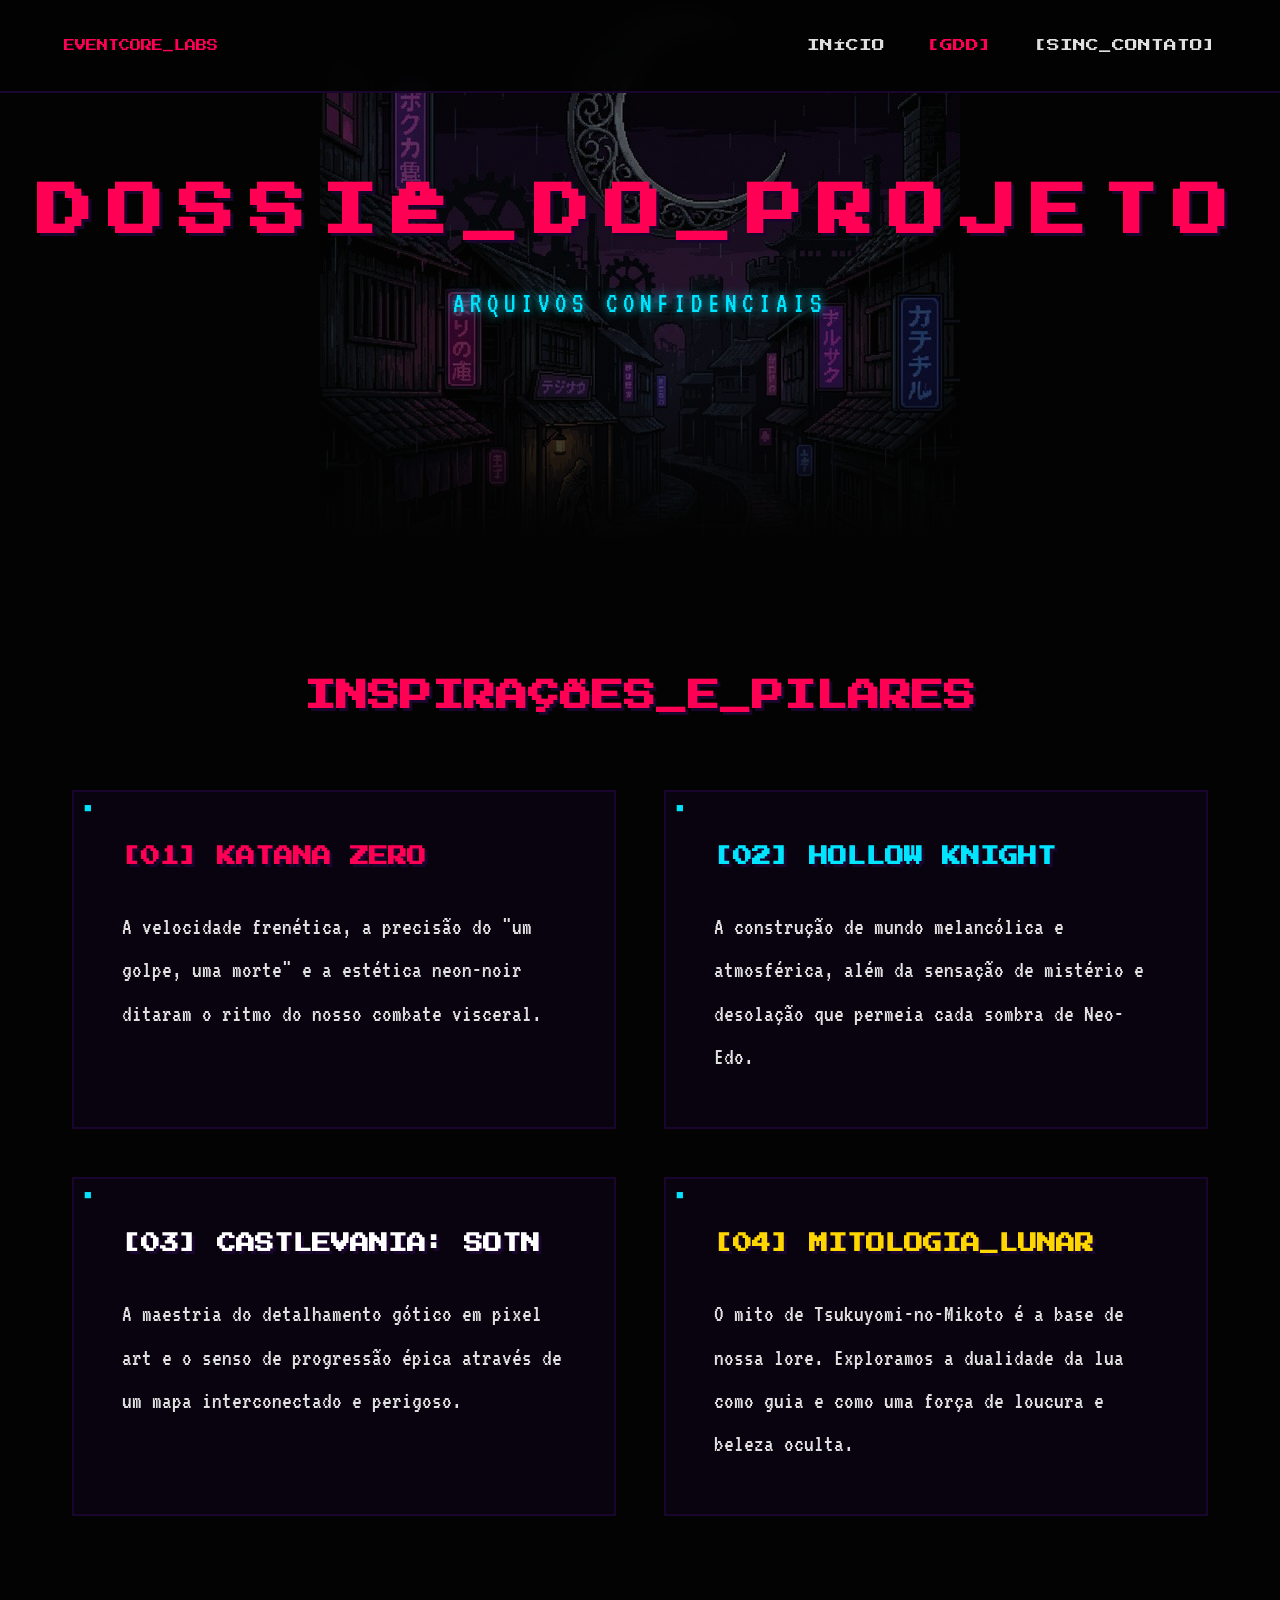
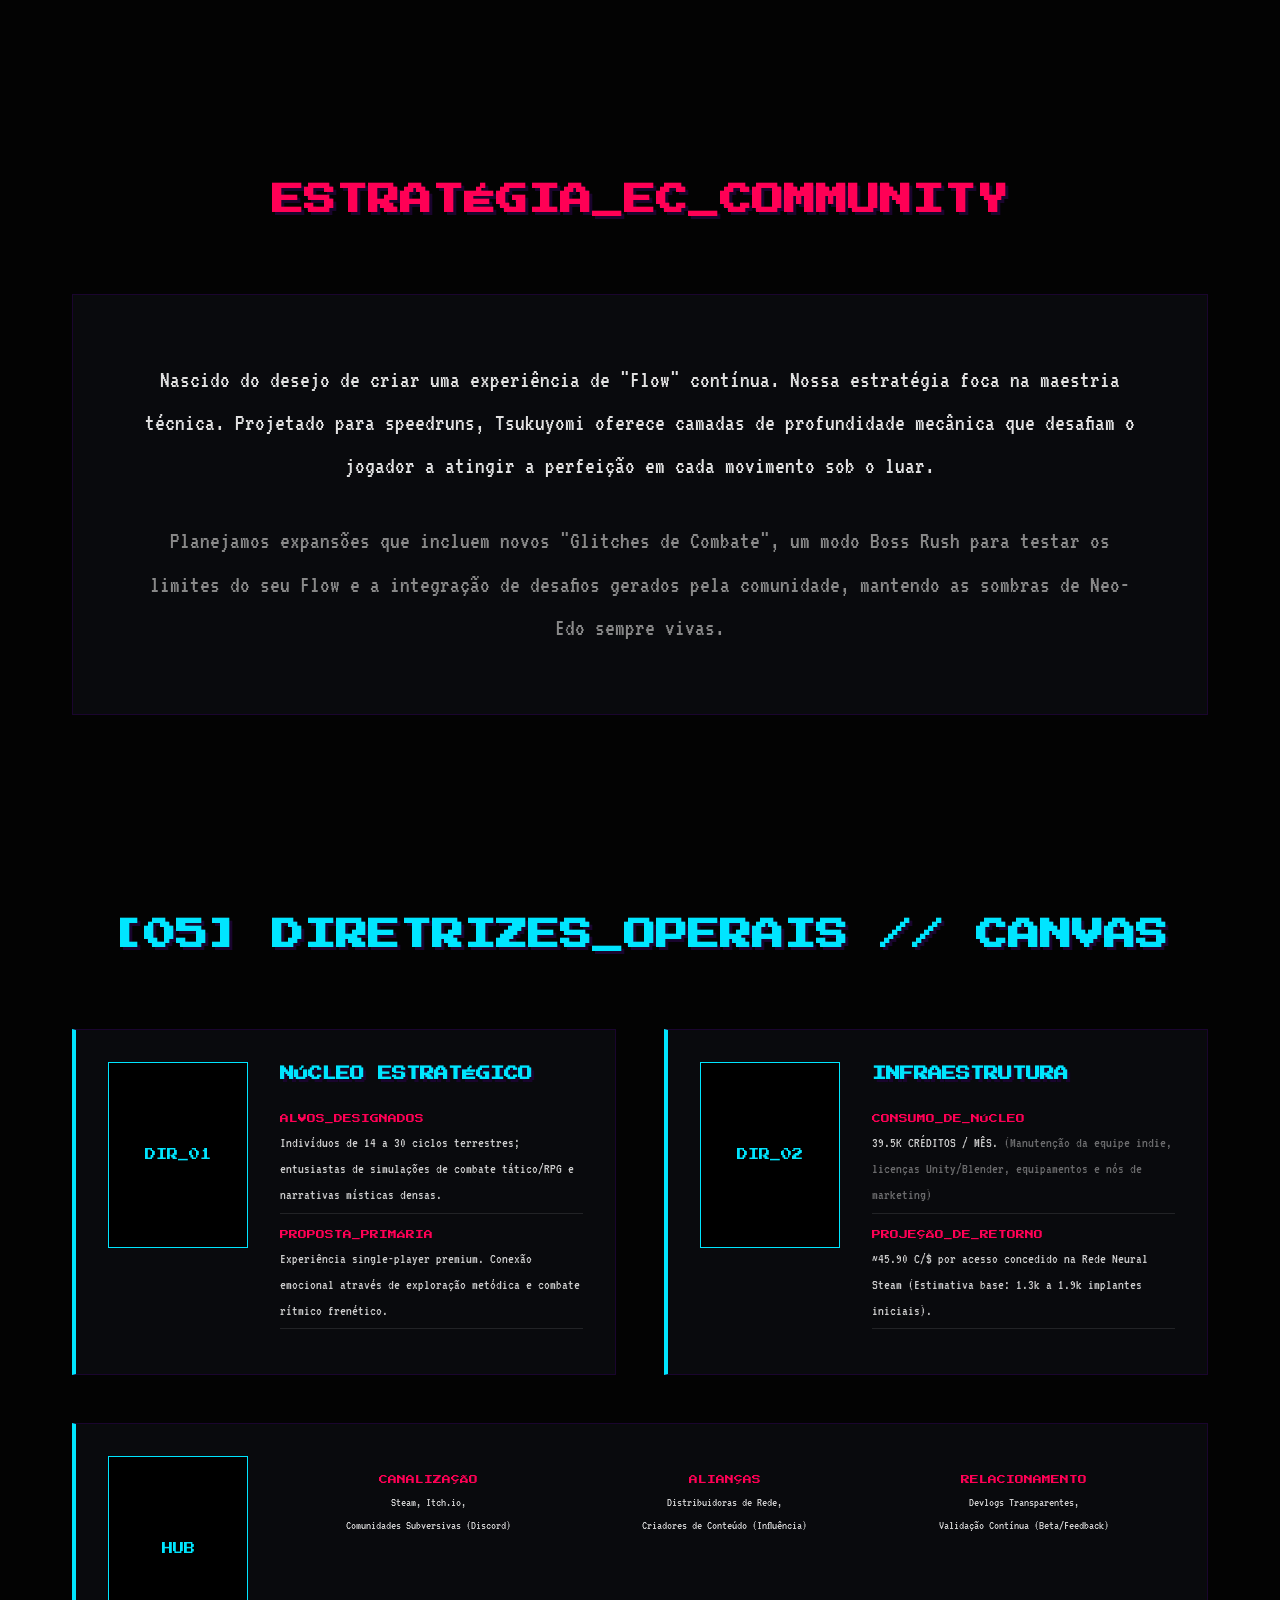
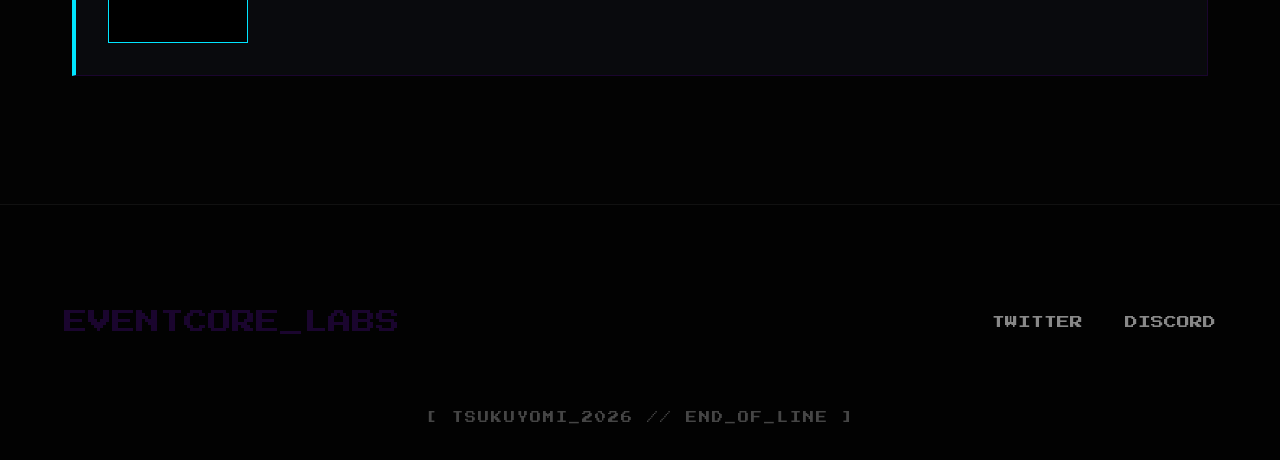
==== commit 9585db7b: "Add files via upload" ====
--- a/about.html
+++ b/about.html
@@ -16,6 +16,7 @@
         </div>
         <div class="nav-links">
             <a href="index.html">INÍCIO</a>
+            <a href="gdd.html" class="nav-external">[GDD]</a>
             <a href="contact.html">[SINC_CONTATO]</a>
         </div>
     </nav>
--- a/style.css
+++ b/style.css
@@ -35,22 +35,11 @@
     overflow-x: hidden;
     line-height: 1.8;
     position: relative;
-}
-
-/* Rain & CRT Overlay */
-body::before {
-    content: "";
-    position: fixed;
-    top: 0;
-    left: 0;
-    width: 100vw;
-    height: 100vh;
-    background:
-        radial-gradient(circle at center, transparent 30%, rgba(3, 3, 3, 0.9) 100%),
-        repeating-linear-gradient(rgba(0, 0, 0, 0) 0, rgba(0, 0, 0, 0) 2px, rgba(0, 0, 0, 0.1) 2px, rgba(0, 0, 0, 0.1) 4px);
-    pointer-events: none;
-    z-index: 9999;
-}
+    width: 100%;
+    min-height: 100vh;
+}
+
+/* CRT Overlay completely removed by user request */
 
 /* Custom Scrollbar */
 ::-webkit-scrollbar {
@@ -140,6 +129,7 @@
     max-width: 1200px;
     margin: 0 auto;
     padding: var(--section-padding) 2rem;
+    overflow: hidden; /* Prevent horizontal scroll on small screens */
 }
 
 /* Headings */
@@ -573,28 +563,127 @@
 }
 
 /* Responsive */
+@media (max-width: 1100px) {
+    .container { padding: 6rem 2rem; }
+    .lore-grid { gap: 2rem; }
+}
+
 @media (max-width: 900px) {
+    :root {
+        --section-padding: 4rem;
+    }
+
+    body { font-size: 1.2rem; }
+
+    .main-nav {
+        padding: 1rem 2rem;
+        flex-direction: column;
+        gap: 1rem;
+        position: relative;
+    }
+
+    .nav-links {
+        display: flex;
+        flex-wrap: wrap;
+        justify-content: center;
+        gap: 0.5rem;
+    }
+
+    .nav-links a {
+        margin: 0 0.5rem;
+        font-size: 0.7rem;
+    }
+
+    .hero-full {
+        height: auto;
+        min-height: 80vh;
+        padding: 6rem 1rem;
+    }
+
+    .glitch-text {
+        font-size: 3rem;
+        margin-top: 2rem;
+    }
 
     .lore-grid,
+    .mechanics-grid,
+    .grid-cards,
+    .creator-block-grid {
+        grid-template-columns: 1fr;
+    }
+
     .boss-showcase {
         grid-template-columns: 1fr;
     }
 
-    .mechanics-grid {
-        grid-template-columns: repeat(auto-fit, minmax(250px, 1fr));
-    }
-
-    .nav-links {
-        display: none;
-        /* simple mobile hide for now */
-    }
-
-    h1.glitch-text {
-        font-size: 2.5rem;
+    .boss-art {
+        border-left: none;
+        border-top: 2px solid var(--blood-red);
+        min-height: 300px;
+        order: -1;
+    }
+
+    .boss-info {
+        padding: 2rem;
+    }
+
+    .creator-block {
+        grid-template-columns: 1fr;
+        text-align: center;
+    }
+
+    .photo-placeholder {
+        width: 120px;
+        margin: 0 auto;
+    }
+
+    .footer-grid {
+        flex-direction: column;
+        gap: 2rem;
+        text-align: center;
+    }
+
+    .footer-links a {
+        margin: 0 1rem;
+    }
+}
+
+@media (max-width: 600px) {
+    .glitch-text {
+        font-size: 2.2rem;
+    }
+
+    .subtitle {
+        font-size: 1.2rem;
+        letter-spacing: 2px;
     }
 
     .pixel-btn {
-        padding: 1rem 1.5rem;
-        font-size: 0.8rem;
+        width: 100%;
+        margin-left: 0 !important;
+        margin-bottom: 1rem;
+        text-align: center;
+    }
+
+    .main-nav {
+        padding: 1rem;
+    }
+
+    .nav-links a {
+        width: 45%;
+        text-align: center;
+        padding: 0.5rem;
+        border: 1px solid var(--deep-purple);
+    }
+
+    /* GDD page adjustments */
+    section.container div.window-entry {
+        padding: 2rem 1rem !important;
+    }
+
+    img[alt="QR Code GDD"] {
+        width: 100% !important;
+        max-width: 200px;
+        height: auto !important;
     }
 }
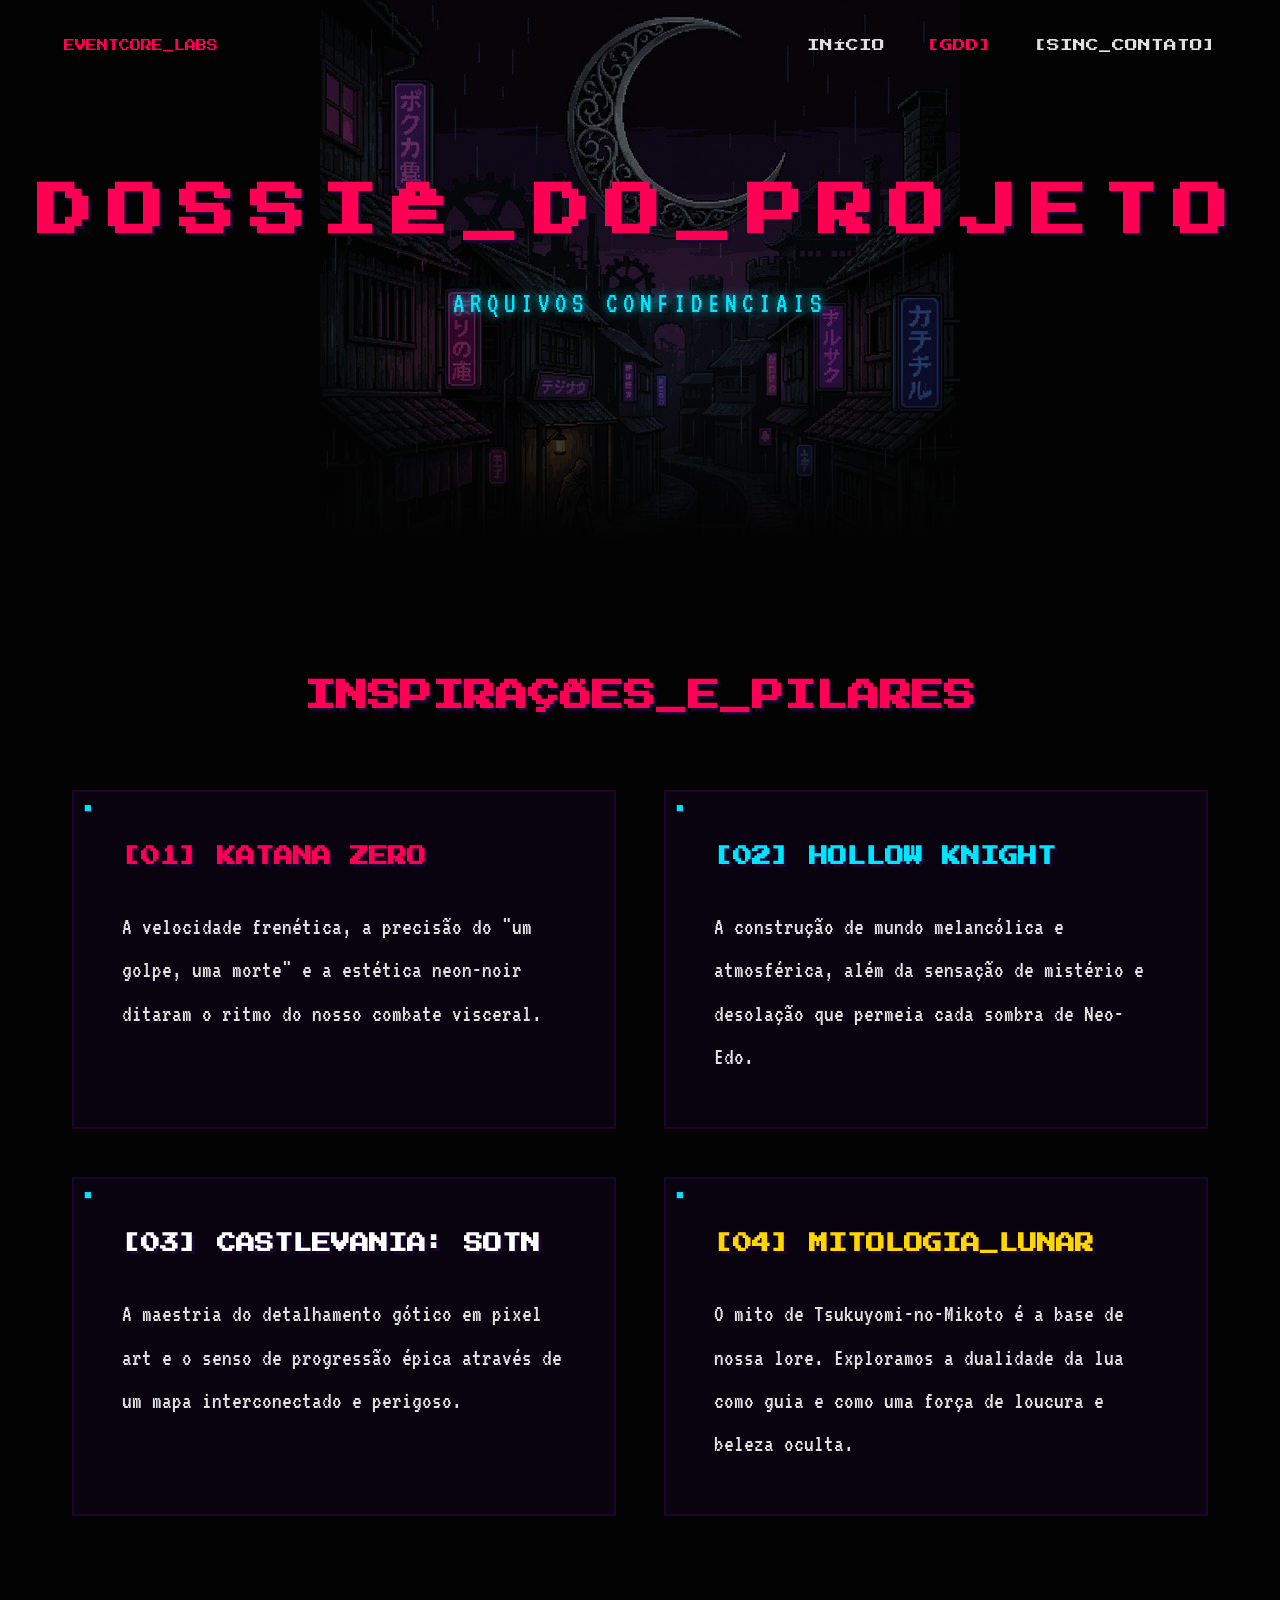
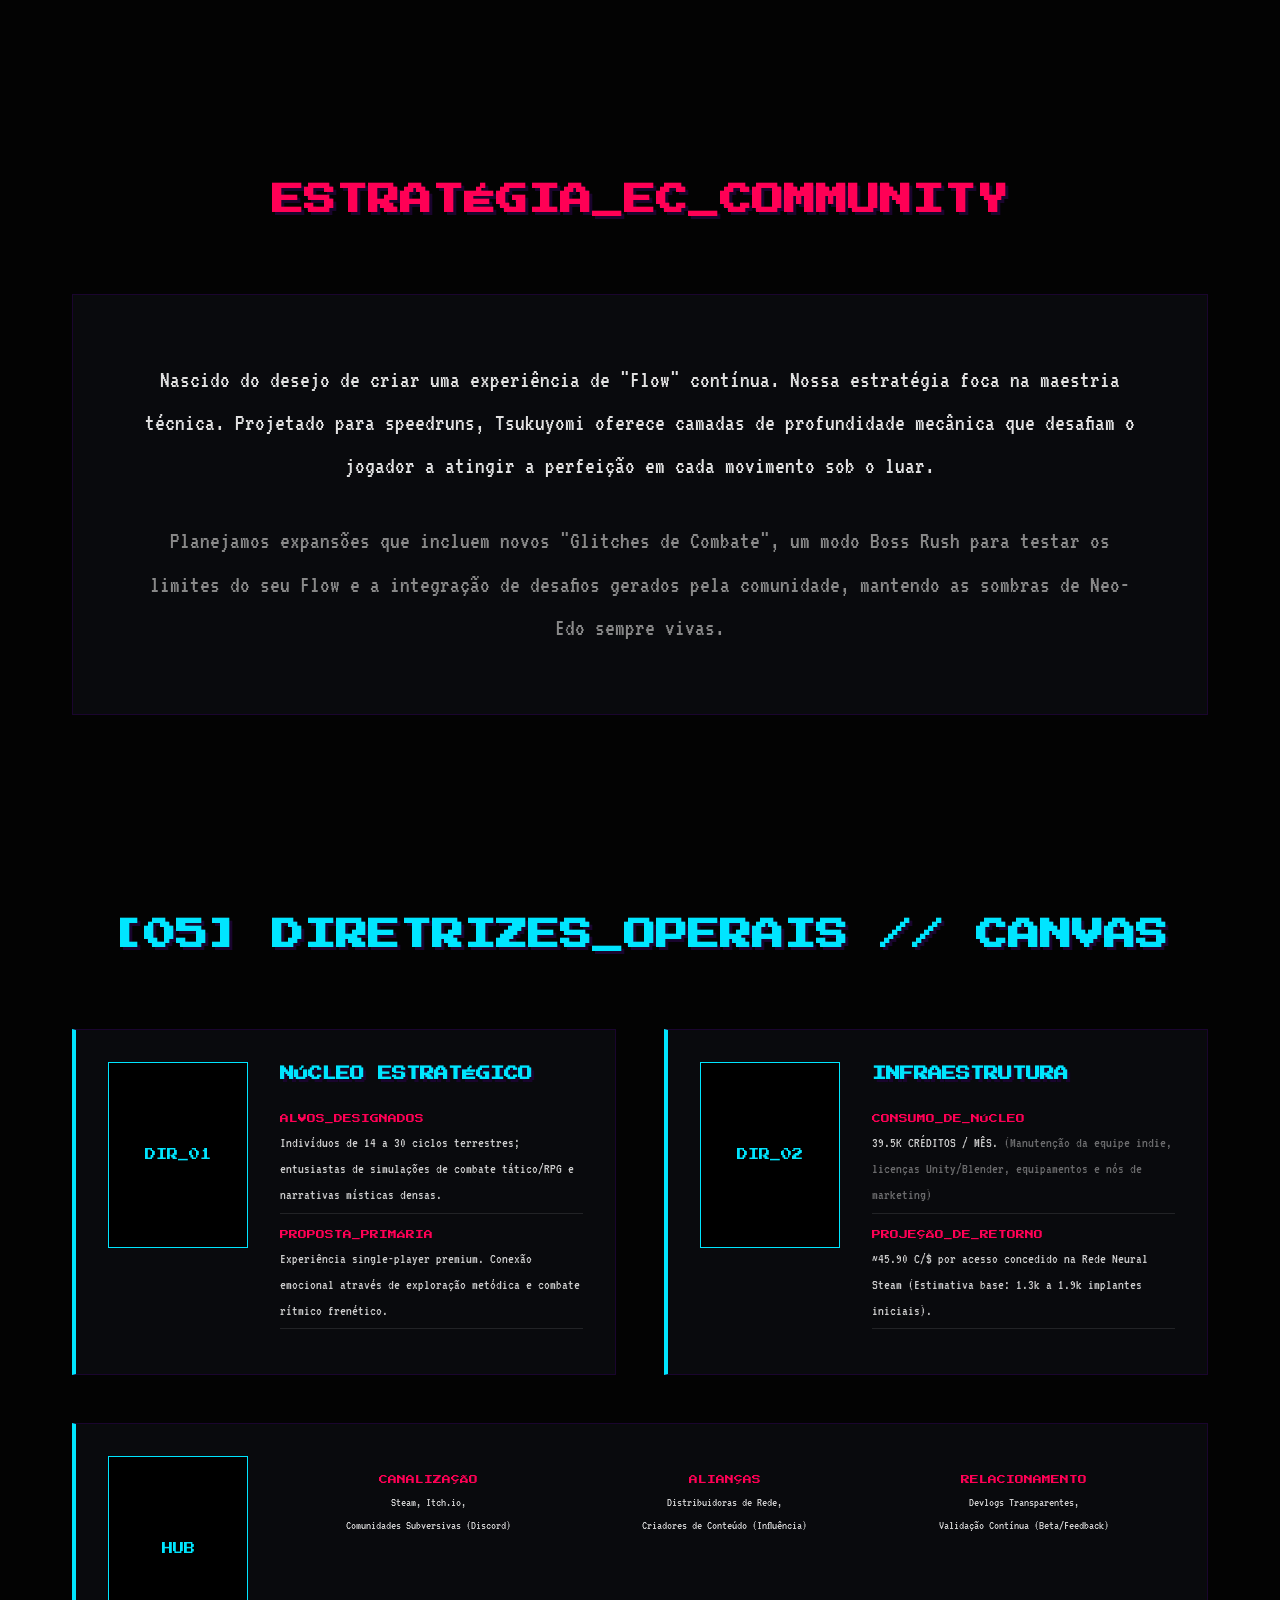
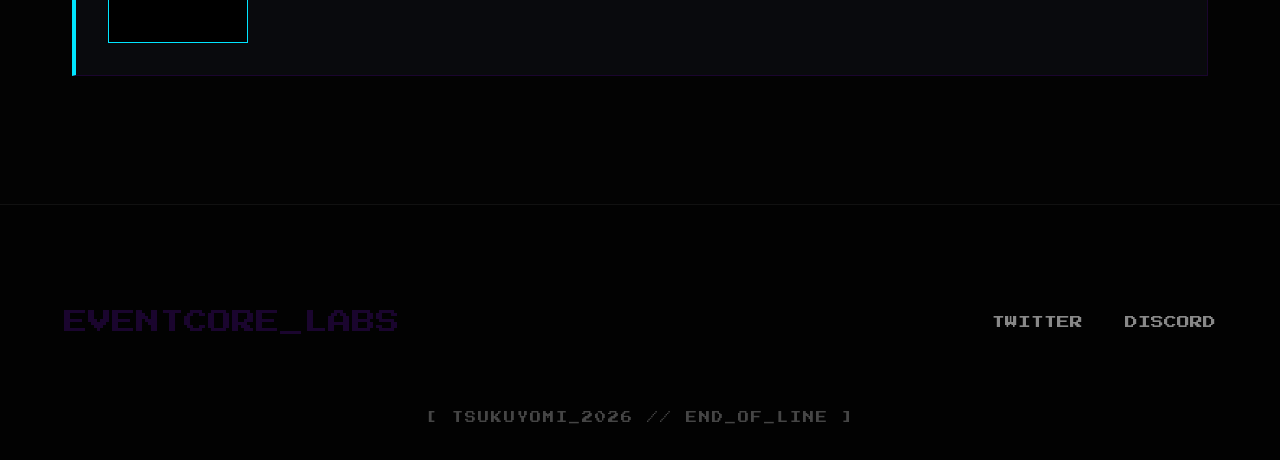
==== commit b35da4b6: "Add files via upload" ====
--- a/about.html
+++ b/about.html
@@ -14,6 +14,14 @@
         <div class="logo-small"
             style="font-family: var(--font-heading); font-size: 0.7rem; color: var(--neon-magenta);">EVENTCORE_LABS
         </div>
+
+        <input type="checkbox" id="menu-toggle" class="menu-toggle">
+        <label for="menu-toggle" class="hamburger">
+            <span></span>
+            <span></span>
+            <span></span>
+        </label>
+
         <div class="nav-links">
             <a href="index.html">INÍCIO</a>
             <a href="gdd.html" class="nav-external">[GDD]</a>
@@ -23,14 +31,14 @@
 
     <header class="hero-full"
         style="height: 60vh; background: linear-gradient(to bottom, rgba(3, 3, 3, 0.6) 70%, var(--bg-black)), url('hero_bg_pixel.png') no-repeat bottom;">
-        <div style="text-align: center;" class="window-entry">
-            <h1 style="font-size: 3.5rem; letter-spacing: 15px;">DOSSIÊ_DO_PROJETO</h1>
-            <p class="subtitle" style="margin-top: 1rem;">ARQUIVOS CONFIDENCIAIS</p>
+        <div style="text-align: center; padding: 0 1rem;" class="window-entry">
+            <h1 style="font-size: clamp(1.5rem, 8vw, 3.5rem); letter-spacing: clamp(5px, 2vw, 15px);">DOSSIÊ_DO_PROJETO</h1>
+            <p class="subtitle" style="margin-top: 1rem; font-size: clamp(1rem, 4vw, 1.8rem);">ARQUIVOS CONFIDENCIAIS</p>
         </div>
     </header>
 
     <section class="container">
-        <h2 style="text-align: center; margin-bottom: 4rem; font-size: 2rem;">INSPIRAÇÕES_E_PILARES</h2>
+        <h2 style="text-align: center; margin-bottom: 4rem; font-size: clamp(1.5rem, 5vw, 2rem);">INSPIRAÇÕES_E_PILARES</h2>
         <div class="grid-cards">
             <div class="pixel-card window-entry">
                 <h3 style="color: var(--neon-magenta);">[01] KATANA ZERO</h3>
@@ -56,7 +64,7 @@
     </section>
 
     <section class="container">
-        <h2 style="text-align: center; margin-bottom: 4rem; font-size: 2rem;">ESTRATÉGIA_EC_COMMUNITY</h2>
+        <h2 style="text-align: center; margin-bottom: 4rem; font-size: clamp(1.5rem, 5vw, 2rem);">ESTRATÉGIA_EC_COMMUNITY</h2>
         <div class="window-entry"
             style="background: var(--bg-panel); border: 1px solid var(--deep-purple); padding: 4rem; text-align: center;">
             <p>Nascido do desejo de criar uma experiência de "Flow" contínua. Nossa estratégia foca na maestria técnica.
@@ -70,7 +78,7 @@
 
     <!-- Canvas Information Injection (Immersive) -->
     <section class="container" style="padding-top: 4rem; padding-bottom: 8rem;">
-        <h2 style="text-align: center; margin-bottom: 4rem; font-size: 2rem; color: var(--neon-cyan);">[05]
+        <h2 style="text-align: center; margin-bottom: 4rem; font-size: clamp(1.5rem, 5vw, 2rem); color: var(--neon-cyan);">[05]
             DIRETRIZES_OPERAIS // CANVAS</h2>
 
         <div class="creator-block-grid">
--- a/style.css
+++ b/style.css
@@ -101,9 +101,36 @@
     justify-content: space-between;
     align-items: center;
     z-index: 10000;
-    background: rgba(3, 3, 3, 0.9);
-    backdrop-filter: blur(10px);
+    background: transparent; /* Initially transparent */
+    backdrop-filter: blur(0px);
+    border-bottom: 2px solid transparent;
+    transition: all 0.4s cubic-bezier(0.4, 0, 0.2, 1);
+}
+
+.main-nav.scrolled {
+    background: rgba(3, 3, 3, 0.85);
+    backdrop-filter: blur(15px);
     border-bottom: 2px solid var(--deep-purple);
+    padding: 1rem 4rem;
+}
+
+.menu-toggle {
+    display: none;
+}
+
+.hamburger {
+    display: none;
+    cursor: pointer;
+    z-index: 10001;
+}
+
+.hamburger span {
+    display: block;
+    width: 25px;
+    height: 2px;
+    margin: 5px;
+    background: var(--neon-magenta);
+    transition: 0.3s;
 }
 
 .nav-links a {
@@ -129,10 +156,8 @@
     max-width: 1200px;
     margin: 0 auto;
     padding: var(--section-padding) 2rem;
-    overflow: hidden; /* Prevent horizontal scroll on small screens */
-}
-
-/* Headings */
+}
+
 h1,
 h2,
 h3,
@@ -142,11 +167,12 @@
     color: var(--neon-magenta);
     text-shadow: 3px 3px var(--deep-purple);
     word-wrap: break-word;
+    overflow-wrap: break-word;
 }
 
 .section-desc {
     color: var(--neon-cyan);
-    font-size: 1.5rem;
+    font-size: clamp(1rem, 4vw, 1.5rem);
     margin-top: 1rem;
     margin-bottom: 4rem;
     letter-spacing: 2px;
@@ -576,33 +602,110 @@
     body { font-size: 1.2rem; }
 
     .main-nav {
-        padding: 1rem 2rem;
+        background: none !important;
+        border: none !important;
+        backdrop-filter: none !important;
+        pointer-events: none; /* Let clicks pass through to the hero */
+        padding: 0 !important;
+    }
+
+    .logo-small {
+        display: none !important;
+    }
+
+    /* Floating 3-dot Button - ULTRA VISIBLE */
+    .hamburger {
+        display: flex !important;
+        pointer-events: auto;
         flex-direction: column;
-        gap: 1rem;
-        position: relative;
+        justify-content: center;
+        align-items: center;
+        gap: 6px;
+        position: fixed;
+        top: 25px;
+        right: 25px;
+        width: 50px;
+        height: 50px;
+        background: rgba(255, 0, 85, 0.3); /* More opaque */
+        backdrop-filter: blur(10px);
+        border: 2px solid var(--neon-magenta); /* Thicker border */
+        border-radius: 50%;
+        z-index: 1000000; /* Max priority */
+        cursor: pointer;
+        box-shadow: 0 0 20px rgba(255, 0, 85, 0.5), inset 0 0 10px rgba(255, 0, 85, 0.3);
+        opacity: 1 !important;
+        visibility: visible !important;
+    }
+
+    .hamburger span {
+        width: 6px; /* Bigger dots */
+        height: 6px;
+        border-radius: 50%;
+        background: var(--text-white); /* White dots for contrast */
+        margin: 0;
+        transition: 0.3s;
+        box-shadow: 0 0 5px var(--neon-magenta);
     }
 
     .nav-links {
+        pointer-events: auto; /* Re-enable clicks for the menu overlay */
+        position: fixed;
+        top: 0;
+        right: -100%;
+        width: 100%;
+        height: 100vh;
+        background: rgba(3, 3, 3, 0.98);
+        backdrop-filter: blur(20px);
         display: flex;
-        flex-wrap: wrap;
+        flex-direction: column;
         justify-content: center;
-        gap: 0.5rem;
+        align-items: center;
+        transition: 0.5s cubic-bezier(0.16, 1, 0.3, 1);
+        z-index: 9999;
+    }
+
+    .menu-toggle:checked ~ .nav-links {
+        right: 0;
+    }
+
+    /* Animation for 3 dots to X */
+    .menu-toggle:checked ~ .hamburger span:nth-child(1) {
+        transform: scale(3) rotate(45deg);
+        width: 12px;
+        height: 2px;
+        border-radius: 0;
+    }
+
+    .menu-toggle:checked ~ .hamburger span:nth-child(2) {
+        opacity: 0;
+    }
+
+    .menu-toggle:checked ~ .hamburger span:nth-child(3) {
+        transform: scale(3) rotate(-45deg) translate(0px, -1px);
+        width: 12px;
+        height: 2px;
+        border-radius: 0;
     }
 
     .nav-links a {
-        margin: 0 0.5rem;
-        font-size: 0.7rem;
+        margin: 1.5rem 0;
+        font-size: 1.2rem;
+        width: 100%;
+        text-align: center;
     }
 
     .hero-full {
         height: auto;
-        min-height: 80vh;
-        padding: 6rem 1rem;
+        min-height: 100vh;
+        padding: 0 1rem;
+        display: flex;
+        flex-direction: column;
+        justify-content: center;
     }
 
     .glitch-text {
-        font-size: 3rem;
-        margin-top: 2rem;
+        font-size: clamp(1.8rem, 10vw, 3rem);
+        margin-top: 0; /* Centered by flex container */
     }
 
     .lore-grid,
@@ -619,22 +722,23 @@
     .boss-art {
         border-left: none;
         border-top: 2px solid var(--blood-red);
-        min-height: 300px;
+        min-height: 250px;
         order: -1;
     }
 
     .boss-info {
-        padding: 2rem;
+        padding: 2rem 1.5rem;
     }
 
     .creator-block {
         grid-template-columns: 1fr;
         text-align: center;
+        padding: 1.5rem;
     }
 
     .photo-placeholder {
-        width: 120px;
-        margin: 0 auto;
+        width: 100px;
+        margin: 0 auto 1rem auto;
     }
 
     .footer-grid {
@@ -644,18 +748,30 @@
     }
 
     .footer-links a {
-        margin: 0 1rem;
+        margin: 0 0.5rem;
     }
 }
 
 @media (max-width: 600px) {
+    :root {
+        --section-padding: 3rem;
+    }
+
     .glitch-text {
-        font-size: 2.2rem;
+        font-size: clamp(1.4rem, 10vw, 2.5rem);
+        letter-spacing: -2px;
+        width: 100%;
+        text-align: center;
+        margin: 0;
     }
 
     .subtitle {
-        font-size: 1.2rem;
-        letter-spacing: 2px;
+        font-size: 0.8rem;
+        letter-spacing: 1px;
+        margin-bottom: 2rem;
+        max-width: 90%;
+        margin-left: auto;
+        margin-right: auto;
     }
 
     .pixel-btn {
@@ -663,17 +779,23 @@
         margin-left: 0 !important;
         margin-bottom: 1rem;
         text-align: center;
+        padding: 1rem;
+        font-size: 0.8rem;
     }
 
     .main-nav {
-        padding: 1rem;
+        padding: 0.8rem 1.5rem;
     }
 
     .nav-links a {
-        width: 45%;
-        text-align: center;
-        padding: 0.5rem;
-        border: 1px solid var(--deep-purple);
+        font-size: 1.1rem;
+        margin: 1rem 0;
+        border: none;
+        width: 100%;
+    }
+
+    .container {
+        padding: var(--section-padding) 1.5rem;
     }
 
     /* GDD page adjustments */
@@ -683,7 +805,7 @@
 
     img[alt="QR Code GDD"] {
         width: 100% !important;
-        max-width: 200px;
+        max-width: 180px;
         height: auto !important;
     }
 }
